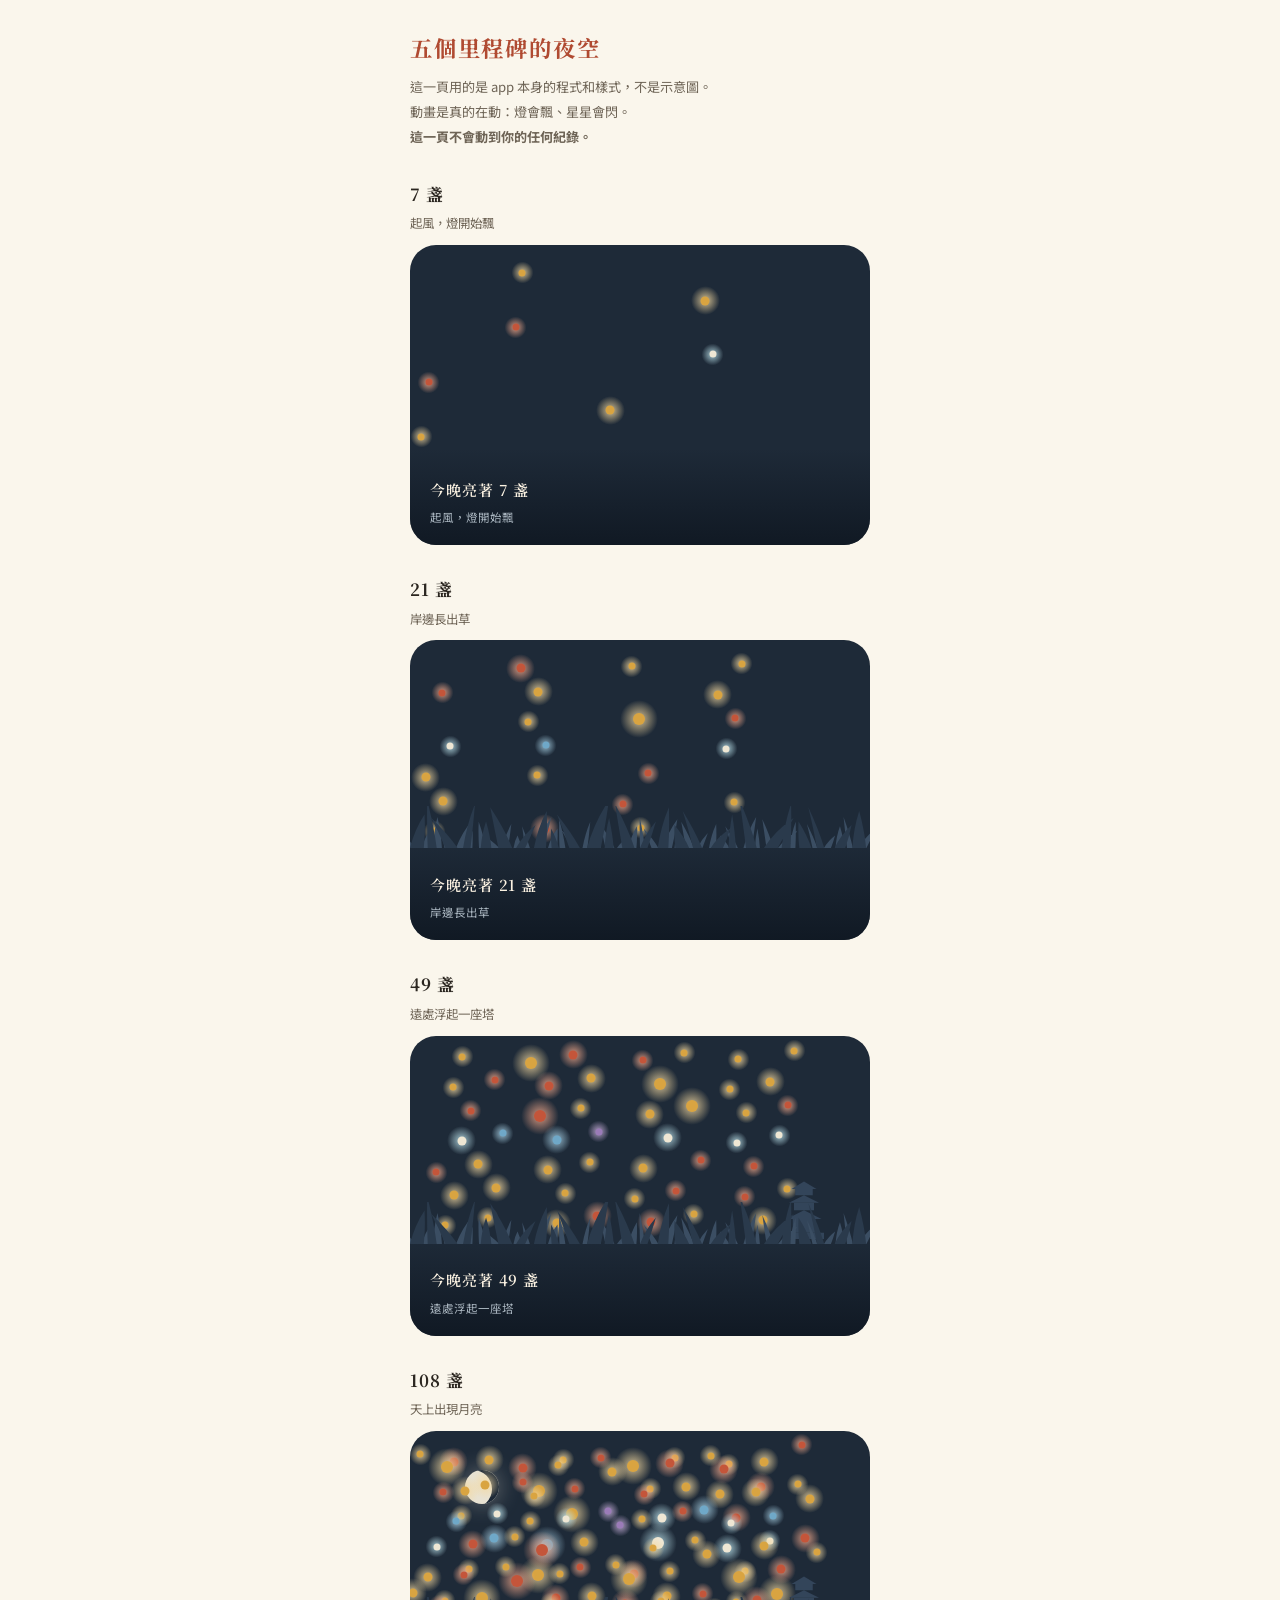
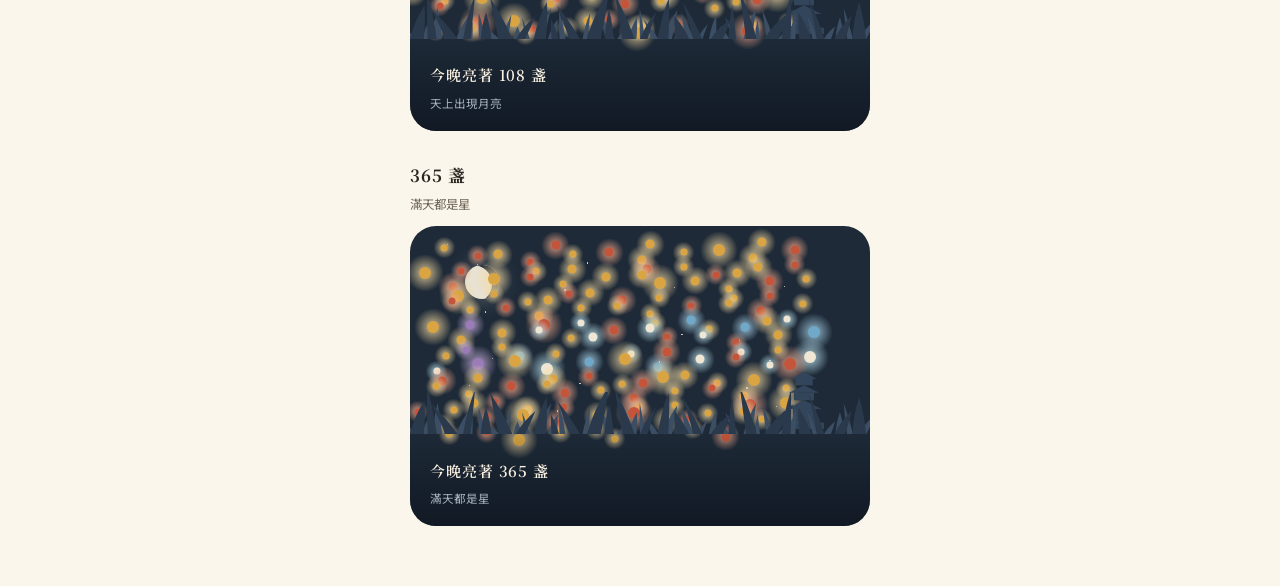
==== demo-sky.html @ 5a7e8057 "加一頁可以自己打開的里程碑預覽 截圖在對話裡不一定送得到，所以做成一頁 demo-sky.html： 五個階段並排，用的是 app 本身的程式和樣式，動畫也真的在動。  為此把 sea.js 的 sc" ====
<!DOCTYPE html>
<html lang="zh-Hant">
<head>
  <meta charset="UTF-8">
  <meta name="viewport" content="width=device-width, initial-scale=1.0, viewport-fit=cover">
  <title>燈燈悅心 — 五個里程碑的夜空</title>
  <link rel="stylesheet" href="https://fonts.googleapis.com/css2?family=Noto+Sans+TC:wght@400;500;700&family=Noto+Serif+TC:wght@600;700&display=swap">
  <link rel="stylesheet" href="styles/tokens.css">
  <link rel="stylesheet" href="styles/app.css">
  <style>
    /* 這一頁只是拿來看夜空長什麼樣子，不碰任何紀錄。 */
    body { padding: 28px 18px 60px; }
    .wrap { max-width: 460px; margin: 0 auto; }
    h1 { font-family: var(--serif); font-size: 1.4rem; color: var(--cinnabar-d); letter-spacing: .08em; }
    .lede { margin-top: 8px; font-size: .82rem; color: var(--muted); line-height: 1.9; }
    .stage { margin-top: 30px; }
    .stage h2 { font-family: var(--serif); font-size: 1.05rem; letter-spacing: .06em; }
    .stage .what { margin-top: 4px; margin-bottom: 10px; font-size: .78rem; color: var(--muted); }
    .sea { min-height: 300px; }
  </style>
</head>
<body>
<div class="wrap">
  <h1>五個里程碑的夜空</h1>
  <p class="lede">
    這一頁用的是 app 本身的程式和樣式，不是示意圖。<br>
    動畫是真的在動：燈會飄、星星會閃。<br>
    <b>這一頁不會動到你的任何紀錄。</b>
  </p>
  <div id="stages"></div>
</div>

<script type="module">
import { makeLamp } from './src/lamp.js';
import { scenery, stageClasses, scatter } from './src/views/sea.js';

const STAGES = [
  { n: 7,   what: '起風，燈開始飄' },
  { n: 21,  what: '岸邊長出草' },
  { n: 49,  what: '遠處浮起一座塔' },
  { n: 108, what: '天上出現月亮' },
  { n: 365, what: '滿天都是星' },
];

/** 造一批假的燈，只存在記憶體裡。 */
function fakeLamps(n) {
  const out = [];
  for (let i = n; i >= 1; i--) {
    const d = new Date();
    d.setDate(d.getDate() - i);
    const date = d.toISOString().slice(0, 10);
    const streak = n - i + 1;
    const day = {
      date,
      deeds: 1,
      gratitude: i % 2 === 0 ? 1 : 0,
      sutras: i % 3 === 0 ? 1 : 0,
      notes: 0,
      pages: i % 3 === 0 ? 6 + (i * 3) % 18 : 0,
      total: 1 + (i % 2 === 0 ? 1 : 0) + (i % 3 === 0 ? 1 : 0),
      joys: 0,
      kinds: 1 + (i % 2 === 0 ? 1 : 0) + (i % 3 === 0 ? 1 : 0),
    };
    out.push({ key: date, lamp: makeLamp(day, { streak, seedSalt: 'demo' }) });
  }
  return out;
}

document.getElementById('stages').innerHTML = STAGES.map(({ n, what }) => {
  const lamps = fakeLamps(n);
  return `
    <section class="stage">
      <h2>${n} 盞</h2>
      <div class="what">${what}</div>
      <div class="sea ${stageClasses(n)}">
        ${scenery(n)}
        ${scatter(lamps)}
        <div class="sea-foot">
          <div class="grow">
            <div class="t">今晚亮著 ${n} 盞</div>
            <div class="s">${what}</div>
          </div>
        </div>
      </div>
    </section>
  `;
}).join('');
</script>
</body>
</html>
---- styles/tokens.css ----
/* 燈燈悅心 — 設計 token
   配色取自敦煌壁畫礦物顏料：朱砂、石青、藤黃、石綠、赭石，底色為宣紙白。
   凡是 -d 結尾的都是加深版，專門用來承載白色文字（對比 >= 4.5:1）。 */

:root {
  /* 紙與墨 */
  --paper: #FAF6EC;
  --paper-2: #F4EFE3;
  --card: #FFFFFF;
  --ink: #2B2620;
  --muted: #6E6456;
  --faint: #A0937F;
  --line: #EFE6D4;
  --line-2: #E5D9C0;

  /* 礦物色 */
  --cinnabar: #C4553A;      /* 朱砂 — 主色 */
  --cinnabar-d: #B04A31;
  --cinnabar-bg: #FBEDE4;
  --azurite: #43707F;       /* 石青 — 誦經 */
  --azurite-d: #3D6070;
  --azurite-bg: #E5EEF1;
  --gamboge: #D9A441;       /* 藤黃 — 隨喜、焰色 */
  --gamboge-d: #B4842A;
  --gamboge-bg: #FBF1DE;
  --malachite: #6E8F6B;     /* 石綠 — 均衡、完成 */
  --malachite-d: #4F6F4C;
  --malachite-bg: #EAF0E8;
  --ochre: #A9713F;         /* 赭石 — 聞思 */
  --ochre-d: #8A6234;
  --ochre-bg: #F5EBD8;

  /* 夜色（燈海） */
  --night: #1E2A38;
  --night-2: #23394A;
  --night-ink: #FBF2E2;
  --night-muted: #A9B5BF;

  /* 形 */
  --r-s: 13px;
  --r-m: 18px;
  --r-l: 22px;
  --r-xl: 26px;
  --shadow: 0 2px 16px rgba(120, 95, 60, .07);
  --shadow-lg: 0 3px 18px rgba(120, 95, 60, .09);

  /* 字 */
  --serif: "Noto Serif TC", "Source Han Serif TC", serif;
  --sans: "Noto Sans TC", "Source Han Sans TC", system-ui, sans-serif;

  /* 版面 */
  --gutter: 22px;
  --tabbar-h: 76px;
}
---- styles/app.css ----
/* 燈燈悅心 — 版面與元件 */

*, *::before, *::after { box-sizing: border-box; margin: 0; padding: 0; }

html {
  font-size: 16px;
  -webkit-text-size-adjust: 100%;
  touch-action: manipulation;
}

body {
  font-family: var(--sans);
  background: var(--paper);
  color: var(--ink);
  line-height: 1.75;
  min-height: 100dvh;
  -webkit-font-smoothing: antialiased;
  overscroll-behavior-y: none;
}

button, input, textarea, select { font-family: inherit; font-size: inherit; color: inherit; }
button { cursor: pointer; }
a { color: var(--cinnabar-d); }
a:hover { color: #8E3A26; }

#app {
  max-width: 440px;
  margin: 0 auto;
  min-height: 100dvh;
  display: flex;
  flex-direction: column;
  padding-bottom: calc(var(--tabbar-h) + env(safe-area-inset-bottom, 0px));
}

.view {
  flex-grow: 1;
  display: flex;
  flex-direction: column;
  gap: 14px;
  padding: 0 var(--gutter);
  animation: fade-up .28s ease-out;
}

@keyframes fade-up {
  from { opacity: 0; transform: translateY(8px); }
  to { opacity: 1; transform: none; }
}

/* ── 頁首 ── */
.hd {
  padding: 26px var(--gutter) 14px;
  display: flex;
  align-items: center;
  gap: 12px;
}
.hd-grow { flex-grow: 1; min-width: 0; }
.hd h1 {
  font-family: var(--serif);
  font-size: 1.32rem;
  font-weight: 700;
  letter-spacing: .1em;
  color: var(--cinnabar-d);
}
.hd h1.plain { color: var(--ink); }
.hd .sub { margin-top: 4px; font-size: .75rem; color: var(--muted); letter-spacing: .04em; }
.avatar {
  width: 40px; height: 40px; border-radius: 20px;
  background: var(--ochre-bg);
  display: flex; align-items: center; justify-content: center;
  font-family: var(--serif); font-size: 1rem; font-weight: 600; color: var(--ochre-d);
  flex-shrink: 0;
}

/* ── 卡片 ── */
.card {
  background: var(--card);
  border-radius: var(--r-xl);
  padding: 20px;
  box-shadow: var(--shadow);
}
.card.tight { padding: 17px 19px; border-radius: var(--r-l); }
.card-title { font-size: .94rem; font-weight: 700; color: var(--ink); }
.card-note {
  background: #FFF9EE;
  border: 1px solid #F0E2C6;
  border-radius: var(--r-m);
  padding: 15px 18px;
  box-shadow: none;
}

.row { display: flex; align-items: center; gap: 12px; }
.grow { flex-grow: 1; min-width: 0; }
.truncate { overflow: hidden; text-overflow: ellipsis; white-space: nowrap; }
.stack { display: flex; flex-direction: column; gap: 14px; }
.serif { font-family: var(--serif); }
.small { font-size: .72rem; color: var(--muted); line-height: 1.7; }
.tiny { font-size: .69rem; color: var(--muted); }
.center { text-align: center; }

/* ── 四格進度 ── */
.segbar { display: flex; gap: 6px; }
.segbar i {
  flex-grow: 1; height: 6px; border-radius: 3px;
  background: var(--line);
  transition: background .35s ease;
}
.segbar i.on { background: var(--cinnabar); }

/* ── 功課列 ── */
.task { display: flex; align-items: center; gap: 12px; }
.task-icon {
  width: 40px; height: 40px; border-radius: 14px;
  display: flex; align-items: center; justify-content: center;
  flex-shrink: 0;
}
.task-icon.deed { background: var(--cinnabar-bg); }
.task-icon.sutra { background: var(--azurite-bg); }
.task-icon.joy { background: var(--gamboge-bg); }
.task-icon.note { background: var(--paper-2); }
.task-name { font-size: .81rem; font-weight: 500; }
.task-val { margin-top: 2px; font-size: .75rem; color: var(--muted); }
/* 不要叫 .empty —— 那個名字被下面的空狀態區塊用掉了，會撞在一起 */
.task-val.is-todo { color: var(--faint); }

/* ── 按鈕 ── */
.btn {
  border: none; border-radius: var(--r-m);
  padding: 15px 18px;
  font-size: .94rem; font-weight: 500; letter-spacing: .06em;
  background: var(--cinnabar-d); color: #fff;
  min-height: 48px;
  transition: transform .12s ease, opacity .2s ease;
}
.btn:active { transform: scale(.985); }
.btn:disabled { opacity: .45; }
.btn.ghost { background: transparent; color: var(--muted); border: 1px solid var(--line-2); }
.btn.sm {
  padding: 9px 15px; min-height: 38px;
  font-size: .75rem; border-radius: var(--r-s); letter-spacing: .02em;
}
.btn.chip {
  padding: 9px 13px; min-height: 38px;
  font-size: .75rem; border-radius: var(--r-s); letter-spacing: 0;
  background: transparent; color: var(--muted); border: 1px solid var(--line-2);
  display: inline-flex; align-items: center; gap: 6px;
}
.btn.chip.on { background: var(--cinnabar-bg); color: var(--cinnabar-d); border-color: transparent; }
.btn-full { width: 100%; }

/* ── 輸入 ── */
.field {
  width: 100%;
  border: 1px solid var(--line-2); border-radius: var(--r-m);
  background: var(--paper); color: var(--ink);
  padding: 13px 15px; font-size: .94rem; line-height: 1.7;
  outline: none; resize: none;
}
.field:focus { border-color: var(--cinnabar); background: #fff; }
.field::placeholder { color: var(--faint); }

/* ── 月曆 ── */
.cal {
  display: grid;
  grid-template-columns: repeat(7, minmax(0, 1fr));
  gap: 3px;
}
.cal-dow {
  text-align: center;
  font-size: .62rem;
  color: var(--faint);
  padding-bottom: 4px;
  letter-spacing: .04em;
}
.cal-day {
  aspect-ratio: 1;
  border: none;
  background: none;
  padding: 0;
  border-radius: 11px;
  display: flex;
  flex-direction: column;
  align-items: center;
  justify-content: center;
  gap: 1px;
}
.cal-day > span {
  font-size: .6rem;
  line-height: 1;
  color: var(--faint);
}
.cal-day.lit { cursor: pointer; }
.cal-day.lit > span { color: var(--muted); }
.cal-day.lit:active { background: var(--paper-2); }
.cal-day.today { background: var(--cinnabar-bg); }
.cal-day.today > span { color: var(--cinnabar-d); font-weight: 700; }
.cal-day.future > span { color: #E2D9C6; }

/* ── 燈海 ── */
.sea {
  position: relative;
  border-radius: var(--r-xl);
  background: var(--night);
  overflow: hidden;
  min-height: 352px;
}
.sea::after {
  content: ""; position: absolute; left: 0; right: 0; bottom: 0; height: 96px;
  background: linear-gradient(180deg, rgba(30, 42, 56, 0) 0%, rgba(14, 22, 32, .85) 100%);
  pointer-events: none;
}
.sea-lamp { position: absolute; transform: translate(-50%, -50%); }
.sea-lamp .halo {
  position: absolute; left: 50%; top: 50%; transform: translate(-50%, -50%);
  border-radius: 50%;
  animation: breathe 5.5s ease-in-out infinite;
  pointer-events: none;
}
/* 隨喜多的燈呼吸得明顯一點，讓目光自然被帶過去 */
.sea-lamp .halo.bright { animation-duration: 3.6s; }

@keyframes breathe {
  0%, 100% { opacity: .75; transform: translate(-50%, -50%) scale(1); }
  50% { opacity: 1; transform: translate(-50%, -50%) scale(1.12); }
}

/* 共同燈海的燈可以點 */
button.sea-lamp {
  border: none; background: none; padding: 14px; margin: -14px; /* 撐開觸控範圍 */
  cursor: pointer; border-radius: 50%;
  display: flex; align-items: center; justify-content: center;
}
button.sea-lamp:focus-visible { outline: 2px solid var(--night-ink); outline-offset: 2px; }

/* 隨喜過的燈，旁邊一顆小星 —— 跟隨喜按鈕上是同一顆 */
.sea-lamp .joined-mark {
  position: absolute; left: 50%; top: 50%;
  margin: -17px 0 0 4px;
  width: 11px; height: 11px;
  opacity: .8;
  pointer-events: none;
  animation: twinkle 4.2s ease-in-out infinite;
}
.sea-lamp .joined-mark svg { display: block; width: 11px; height: 11px; }

@keyframes twinkle {
  0%, 100% { opacity: .55; transform: scale(.9); }
  50% { opacity: .95; transform: scale(1.08); }
}

/* ── 夜空裡長出來的東西 ──
   每一個都對應一個里程碑。文案說會出現什麼，就真的會出現什麼。 */

/* 7 盞：起風，燈開始飄 */
.sea.windy .sea-lamp { animation: drift 11s ease-in-out infinite; }
.sea.windy .sea-lamp:nth-child(3n) { animation-duration: 14s; animation-delay: -3s; }
.sea.windy .sea-lamp:nth-child(3n+1) { animation-duration: 9.5s; animation-delay: -6s; }
@keyframes drift {
  0%, 100% { transform: translate(-50%, -50%); }
  25% { transform: translate(calc(-50% + 5px), calc(-50% - 3px)); }
  50% { transform: translate(calc(-50% + 2px), calc(-50% + 4px)); }
  75% { transform: translate(calc(-50% - 4px), calc(-50% - 2px)); }
}

/* 地平線在底部那塊漸層的上緣。景物要站在那條線上，
   不然會被漸層和「看全部」那排壓住。 */
.sky-reeds {
  position: absolute; left: 0; right: 0; bottom: 92px;
  width: 100%; height: 42px; z-index: 1;
}
/* 遠近兩層，近的深一點，才有厚度 */
.grass-far { fill: #3B4E63; }
.grass-near { fill: #2A3A4C; }

/* 49 盞：遠處浮起一座塔 */
.sky-pagoda {
  position: absolute; right: 9%; bottom: 96px;
  width: 50px; height: 62px; z-index: 1;
  fill: #33455A;
}

/* 108 盞：天上出現月亮 */
.sky-moon {
  position: absolute; left: 12%; top: 13%;
  width: 34px; height: 34px; border-radius: 50%;
  background: #E8E2D2;
  box-shadow: 0 0 22px rgba(232, 226, 210, .38), inset -9px 2px 0 -2px #1E2A38;
}

/* 365 盞：滿天都是星 */
.sky-star {
  position: absolute; border-radius: 50%;
  background: #E8E2D2;
  animation: star-blink 4.5s ease-in-out infinite;
}
@keyframes star-blink {
  0%, 100% { opacity: .28; }
  50% { opacity: .85; }
}

/* ── 我的／大家的 ── */
.seg {
  display: flex; gap: 4px; padding: 4px;
  background: var(--paper-2); border-radius: var(--r-m);
}
.seg button {
  flex-grow: 1; border: none; background: transparent;
  padding: 9px; min-height: 44px; border-radius: 14px;
  font-size: .81rem; font-weight: 500; color: var(--muted);
  transition: background .2s ease, color .2s ease;
}
.seg button.on { background: var(--card); color: var(--cinnabar-d); box-shadow: 0 1px 4px rgba(120, 95, 60, .1); }

/* ── 一片一片往回翻 ── */
.sky-nav { display: flex; align-items: center; gap: 10px; }
.sky-nav .btn.chip { width: 44px; justify-content: center; }
.sky-nav .btn.chip:disabled { opacity: .3; }
.sea-foot {
  position: absolute; left: 0; right: 0; bottom: 0; z-index: 2;
  padding: 18px 20px;
  display: flex; align-items: flex-end; gap: 10px;
}
.sea-foot .t { font-family: var(--serif); font-size: .94rem; font-weight: 600; color: var(--night-ink); letter-spacing: .06em; }
.sea-foot .s { margin-top: 4px; font-size: .72rem; color: var(--night-muted); }
.btn.on-night { background: transparent; color: var(--night-ink); border: 1px solid rgba(251, 242, 226, .35); }

/* ── 統計 ── */
.stats { display: flex; gap: 9px; }
.stat {
  flex-grow: 1; background: var(--card); border-radius: var(--r-m);
  padding: 13px 8px; text-align: center; box-shadow: var(--shadow);
}
.stat b { display: block; font-family: var(--serif); font-size: 1.38rem; font-weight: 700; line-height: 1.3; }
.stat span { display: block; margin-top: 3px; font-size: .69rem; color: var(--muted); }

/* ── 進度條 ── */
.bar { height: 7px; border-radius: 4px; background: var(--line); position: relative; overflow: hidden; }
.bar i { position: absolute; inset: 0 auto 0 0; border-radius: 4px; background: var(--gamboge); transition: width .5s ease; }
.bar.on-night { background: rgba(251, 242, 226, .14); }
.bar.on-night i { background: #E8B45A; }

/* ── 開獎 ── */
.reveal { text-align: center; padding: 0 var(--gutter); }
.reveal-glow {
  width: 232px; height: 232px; margin: 22px auto 0;
  border-radius: 50%;
  background: radial-gradient(circle at 50% 46%, #FBEBC8 0%, var(--paper) 68%);
  display: flex; align-items: center; justify-content: center;
  animation: bloom .7s cubic-bezier(.34, 1.4, .5, 1) both;
}
.reveal-glow svg { animation: rise .8s .1s cubic-bezier(.34, 1.4, .5, 1) both; }
@keyframes bloom { from { opacity: 0; transform: scale(.7); } to { opacity: 1; transform: none; } }
@keyframes rise { from { opacity: 0; transform: translateY(18px) scale(.86); } to { opacity: 1; transform: none; } }
.reveal-name {
  font-family: var(--serif); font-size: 1.62rem; font-weight: 700;
  color: var(--cinnabar-d); letter-spacing: .08em;
  animation: fade-up .5s .45s both;
}
.tags { display: flex; justify-content: center; flex-wrap: wrap; gap: 7px; margin-top: 10px; animation: fade-up .5s .58s both; }
.tag { font-size: .69rem; border-radius: 11px; padding: 5px 11px; }
.tag.rare { color: var(--gamboge-d); background: var(--gamboge-bg); }
.tag.info { color: var(--azurite-d); background: var(--azurite-bg); }

/* ── 一盞燈的小卡 ──
   重點是善行，燈只是註腳，所以留白收緊、字級拉近內文。 */
.sheet.compact { padding: 18px var(--gutter) calc(18px + env(safe-area-inset-bottom, 10px)); }

.card-x {
  width: 34px; height: 34px; min-height: 34px;
  flex-shrink: 0; border: none; background: none; padding: 0;
  display: flex; align-items: center; justify-content: center;
  border-radius: 17px;
}
.card-x:active { background: var(--paper-2); }

.entry-kind { font-size: .68rem; color: var(--muted); letter-spacing: .04em; }
.entry-text {
  margin-top: 4px;
  font-size: .94rem;
  line-height: 1.85;
  color: var(--ink);
  white-space: pre-wrap;
}

.echo {
  margin-top: 14px; padding-top: 13px;
  border-top: 1px solid var(--line);
  display: flex; flex-direction: column; gap: 8px;
}

.card-foot {
  margin-top: 16px; padding-top: 12px;
  border-top: 1px solid var(--line);
  display: flex; align-items: center; gap: 8px;
}

/* ── 語錄卡 ── */
.quote { font-family: var(--serif); font-size: 1.12rem; font-weight: 600; line-height: 1.9; letter-spacing: .05em; }
.quote-src { margin-top: 11px; font-size: .72rem; color: var(--muted); }

/* ── 貼文 ── */
.post-body { margin-top: 11px; font-size: .84rem; line-height: 1.85; white-space: pre-wrap; }
.post-reply {
  margin-top: 12px; background: var(--paper);
  border-radius: 14px; padding: 11px 13px;
  font-size: .75rem; line-height: 1.7;
}
.post-reply b { font-weight: 500; }
.post-acts { margin-top: 13px; display: flex; align-items: center; gap: 7px; flex-wrap: wrap; }

/* ── 底部分頁 ── */
.tabbar {
  position: fixed; left: 0; right: 0; bottom: 0; z-index: 10;
  max-width: 440px; margin: 0 auto;
  background: var(--card);
  border-top: 1px solid var(--line);
  padding: 10px 14px calc(14px + env(safe-area-inset-bottom, 10px));
  display: flex;
}
.tabbar button {
  flex-grow: 1; border: none; background: none;
  display: flex; flex-direction: column; align-items: center; gap: 4px;
  padding: 0; min-height: 44px;
  font-size: .66rem; color: var(--muted);
}
.tabbar button.on { color: var(--cinnabar-d); font-weight: 500; }

/* ── 彈層 ── */
.sheet-bg {
  position: fixed; inset: 0; z-index: 20;
  background: rgba(43, 38, 32, .38);
  display: flex; align-items: flex-end; justify-content: center;
  animation: fade .2s ease-out;
}
@keyframes fade { from { opacity: 0; } to { opacity: 1; } }
.sheet {
  width: 100%; max-width: 440px;
  background: var(--paper);
  border-radius: var(--r-xl) var(--r-xl) 0 0;
  padding: 22px var(--gutter) calc(22px + env(safe-area-inset-bottom, 10px));
  animation: slide-up .3s cubic-bezier(.3, 1, .5, 1);
  max-height: 88dvh; overflow-y: auto;
}
@keyframes slide-up { from { transform: translateY(100%); } to { transform: none; } }
.sheet h2 { font-family: var(--serif); font-size: 1.06rem; font-weight: 700; letter-spacing: .06em; }

/* ── 全螢幕（開獎） ── */
.fullscreen {
  position: fixed; inset: 0; z-index: 30;
  background: var(--paper);
  max-width: 440px; margin: 0 auto;
  display: flex; flex-direction: column;
  padding: 30px var(--gutter) calc(26px + env(safe-area-inset-bottom, 0px));
  overflow-y: auto;
}

/* ── 提示 ── */
.toast {
  position: fixed; left: 50%; bottom: calc(var(--tabbar-h) + 24px);
  transform: translateX(-50%); z-index: 40;
  background: var(--ink); color: var(--paper);
  font-size: .78rem; padding: 11px 18px; border-radius: 999px;
  animation: fade-up .25s ease-out;
  box-shadow: 0 6px 20px rgba(43, 38, 32, .22);
}

.empty { text-align: center; padding: 42px 20px; color: var(--muted); font-size: .81rem; line-height: 1.9; }

/* ── 第一次打開 ── */
.welcome {
  min-height: 100dvh;
  display: flex;
  flex-direction: column;
  justify-content: center;
  gap: 40px;
  padding: 48px var(--gutter) calc(40px + env(safe-area-inset-bottom, 0px));
  animation: fade-up .5s ease-out;
}
.welcome-top { text-align: center; }
.welcome-lamp {
  display: flex;
  justify-content: center;
  animation: rise .8s .1s cubic-bezier(.34, 1.4, .5, 1) both;
}
.welcome h1 {
  margin-top: 18px;
  font-family: var(--serif);
  font-size: 1.9rem;
  font-weight: 700;
  letter-spacing: .14em;
  color: var(--cinnabar-d);
}
.welcome-lede {
  margin-top: 14px;
  font-size: .88rem;
  line-height: 2;
  color: var(--muted);
  letter-spacing: .04em;
}
.welcome-label {
  display: block;
  margin-bottom: 10px;
  font-size: .84rem;
  font-weight: 500;
}
.welcome-form .field { font-size: 1rem; padding: 15px; }
.welcome-invite {
  margin-top: 18px;
  padding: 14px 16px;
  background: var(--card);
  border-radius: var(--r-m);
  box-shadow: var(--shadow);
}
.welcome-invite .tag { display: inline-block; }

/* ── 邀請訊息預覽 ── */
.invite-preview {
  margin-top: 14px;
  padding: 14px 16px;
  background: var(--paper-2);
  border-radius: var(--r-m);
  font-size: .78rem;
  line-height: 1.9;
  color: var(--ink);
  white-space: pre-wrap;
  word-break: break-all;
  max-height: 190px;
  overflow-y: auto;
}

.welcome-skip {
  display: block;
  width: 100%;
  margin-top: 20px;
  padding: 12px;
  min-height: 44px;
  border: none;
  background: none;
  font-size: .78rem;
  color: var(--faint);
}
.welcome-skip:hover { color: var(--muted); }

@media (prefers-reduced-motion: reduce) {
  *, *::before, *::after { animation-duration: .01ms !important; transition-duration: .01ms !important; }
}
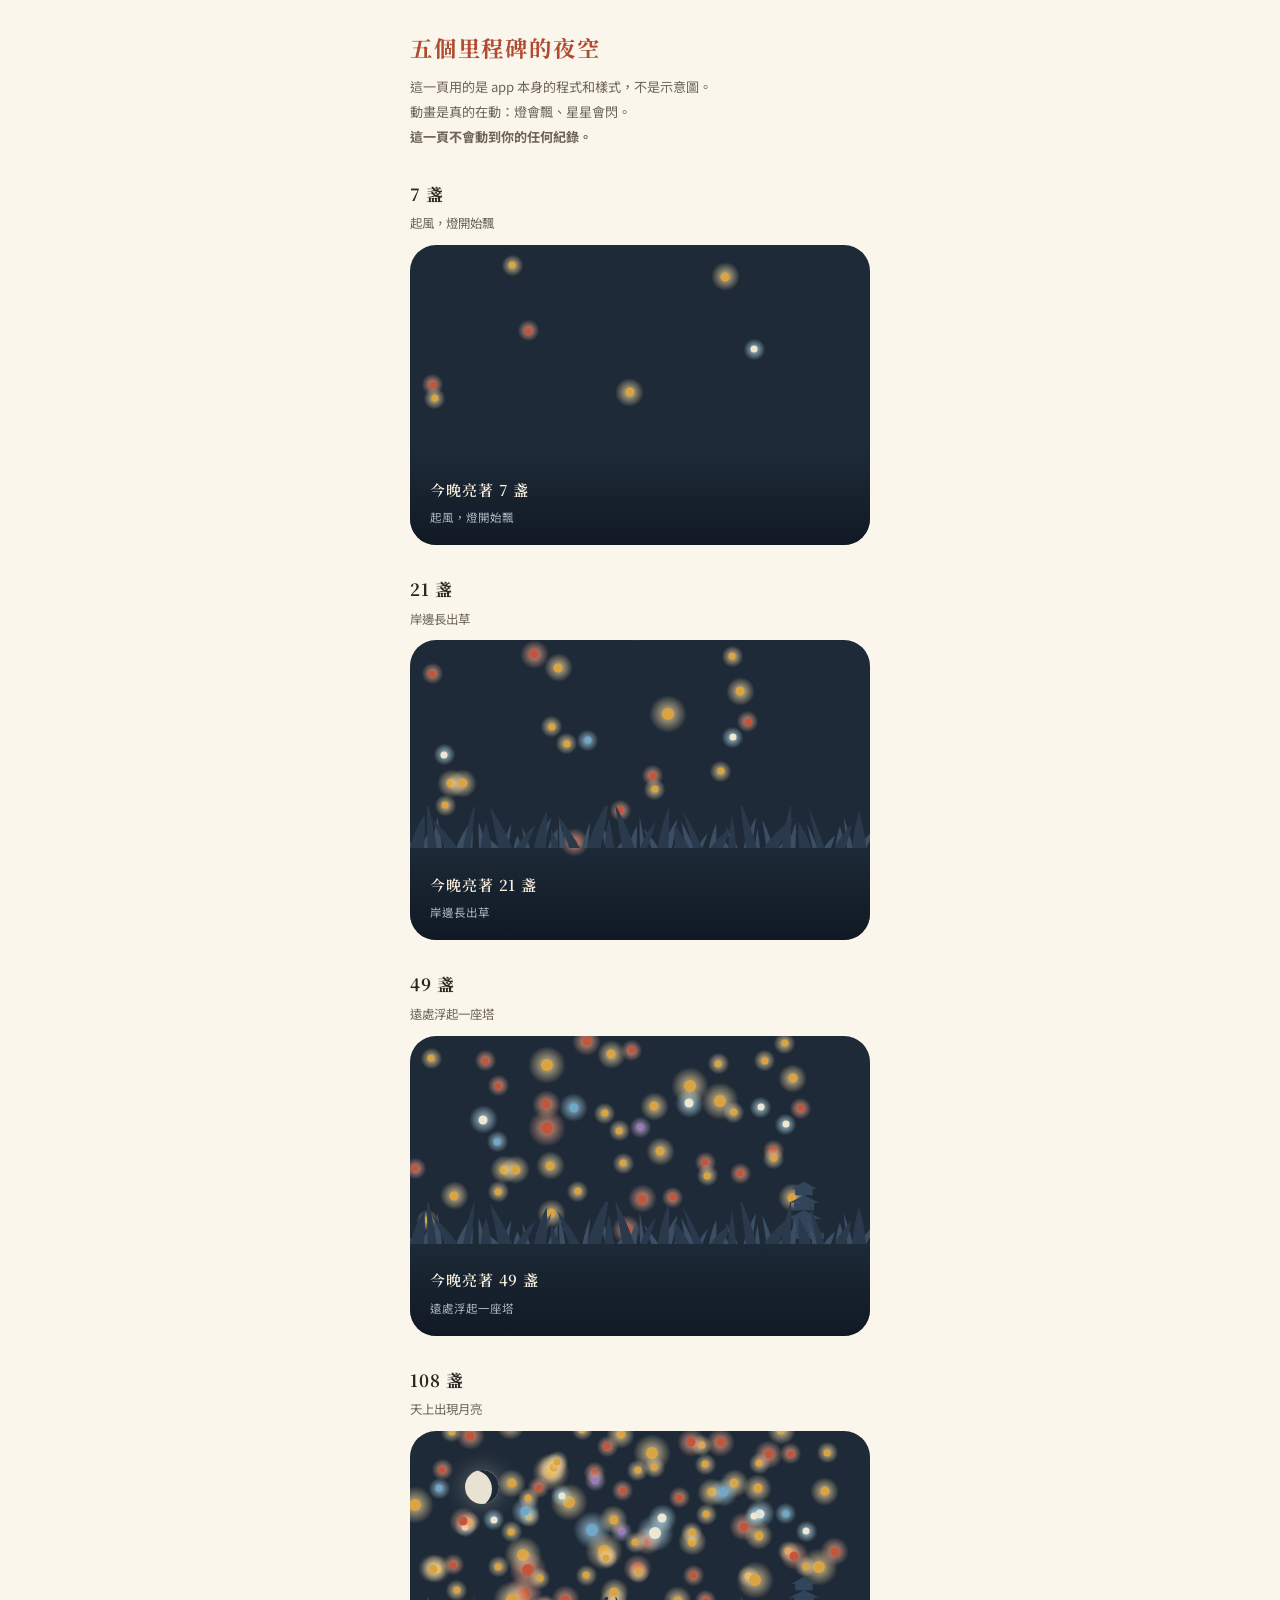
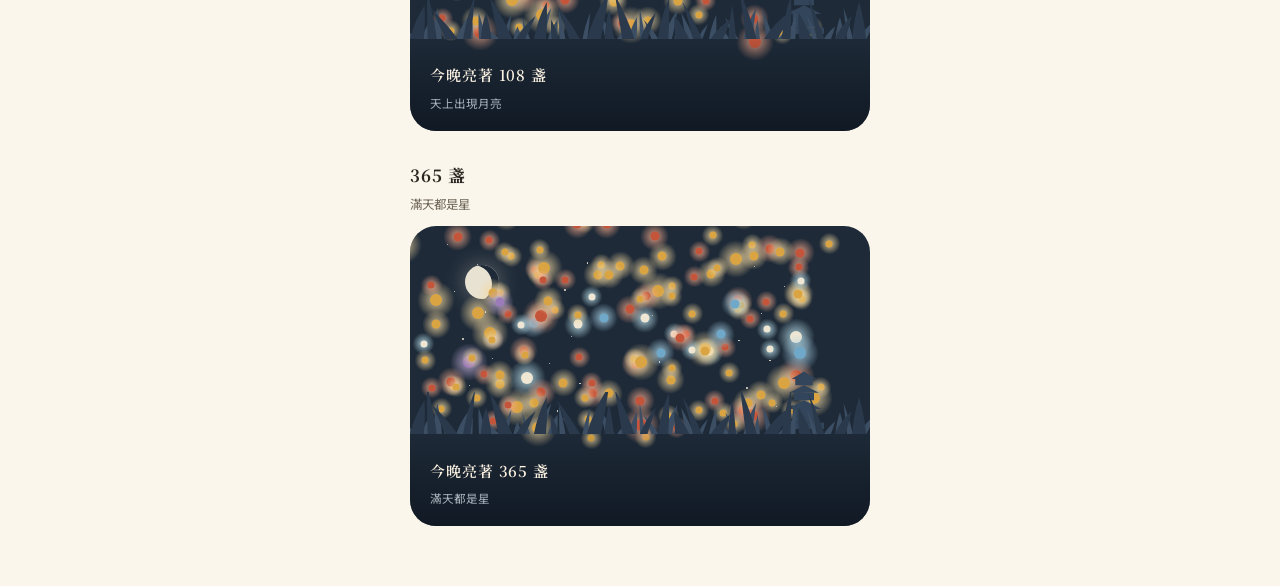
==== commit 90d7eead: "風改成每盞自己的，燈不要遮月亮，順便找到斜紋的真正原因 風   本來所有燈跑同一條 keyframes，只差速度——看起來像機械擺動。   現在每盞燈由 hash 算出自己的幅度、上下比例、週期（8~" ====
--- a/demo-sky.html
+++ b/demo-sky.html
@@ -74,7 +74,7 @@
       <div class="what">${what}</div>
       <div class="sea ${stageClasses(n)}">
         ${scenery(n)}
-        ${scatter(lamps)}
+        ${scatter(lamps, { avoidMoon: n >= 108 })}
         <div class="sea-foot">
           <div class="grow">
             <div class="t">今晚亮著 ${n} 盞</div>
--- a/styles/app.css
+++ b/styles/app.css
@@ -250,15 +250,18 @@
 /* ── 夜空裡長出來的東西 ──
    每一個都對應一個里程碑。文案說會出現什麼，就真的會出現什麼。 */
 
-/* 7 盞：起風，燈開始飄 */
-.sea.windy .sea-lamp { animation: drift 11s ease-in-out infinite; }
-.sea.windy .sea-lamp:nth-child(3n) { animation-duration: 14s; animation-delay: -3s; }
-.sea.windy .sea-lamp:nth-child(3n+1) { animation-duration: 9.5s; animation-delay: -6s; }
+/* 7 盞：起風。
+   每盞燈用自己的 --w*（在 sea.js 由 hash 算出來），
+   所以幅度、節奏、回擺深淺都不同，不會整片一起擺。
+   時間曲線前快後慢：被吹走得快，飄回來得慢。 */
+.sea.windy .sea-lamp {
+  animation: drift var(--wdur, 12s) cubic-bezier(.4, 0, .3, 1) var(--wdelay, 0s) infinite;
+}
 @keyframes drift {
   0%, 100% { transform: translate(-50%, -50%); }
-  25% { transform: translate(calc(-50% + 5px), calc(-50% - 3px)); }
-  50% { transform: translate(calc(-50% + 2px), calc(-50% + 4px)); }
-  75% { transform: translate(calc(-50% - 4px), calc(-50% - 2px)); }
+  30% { transform: translate(calc(-50% + var(--w1x, 5px)), calc(-50% + var(--w1y, -3px))); }
+  55% { transform: translate(calc(-50% + var(--w2x, 3px)), calc(-50% + var(--w2y, 4px))); }
+  80% { transform: translate(calc(-50% + var(--w3x, -2px)), calc(-50% + var(--w3y, -2px))); }
 }
 
 /* 地平線在底部那塊漸層的上緣。景物要站在那條線上，
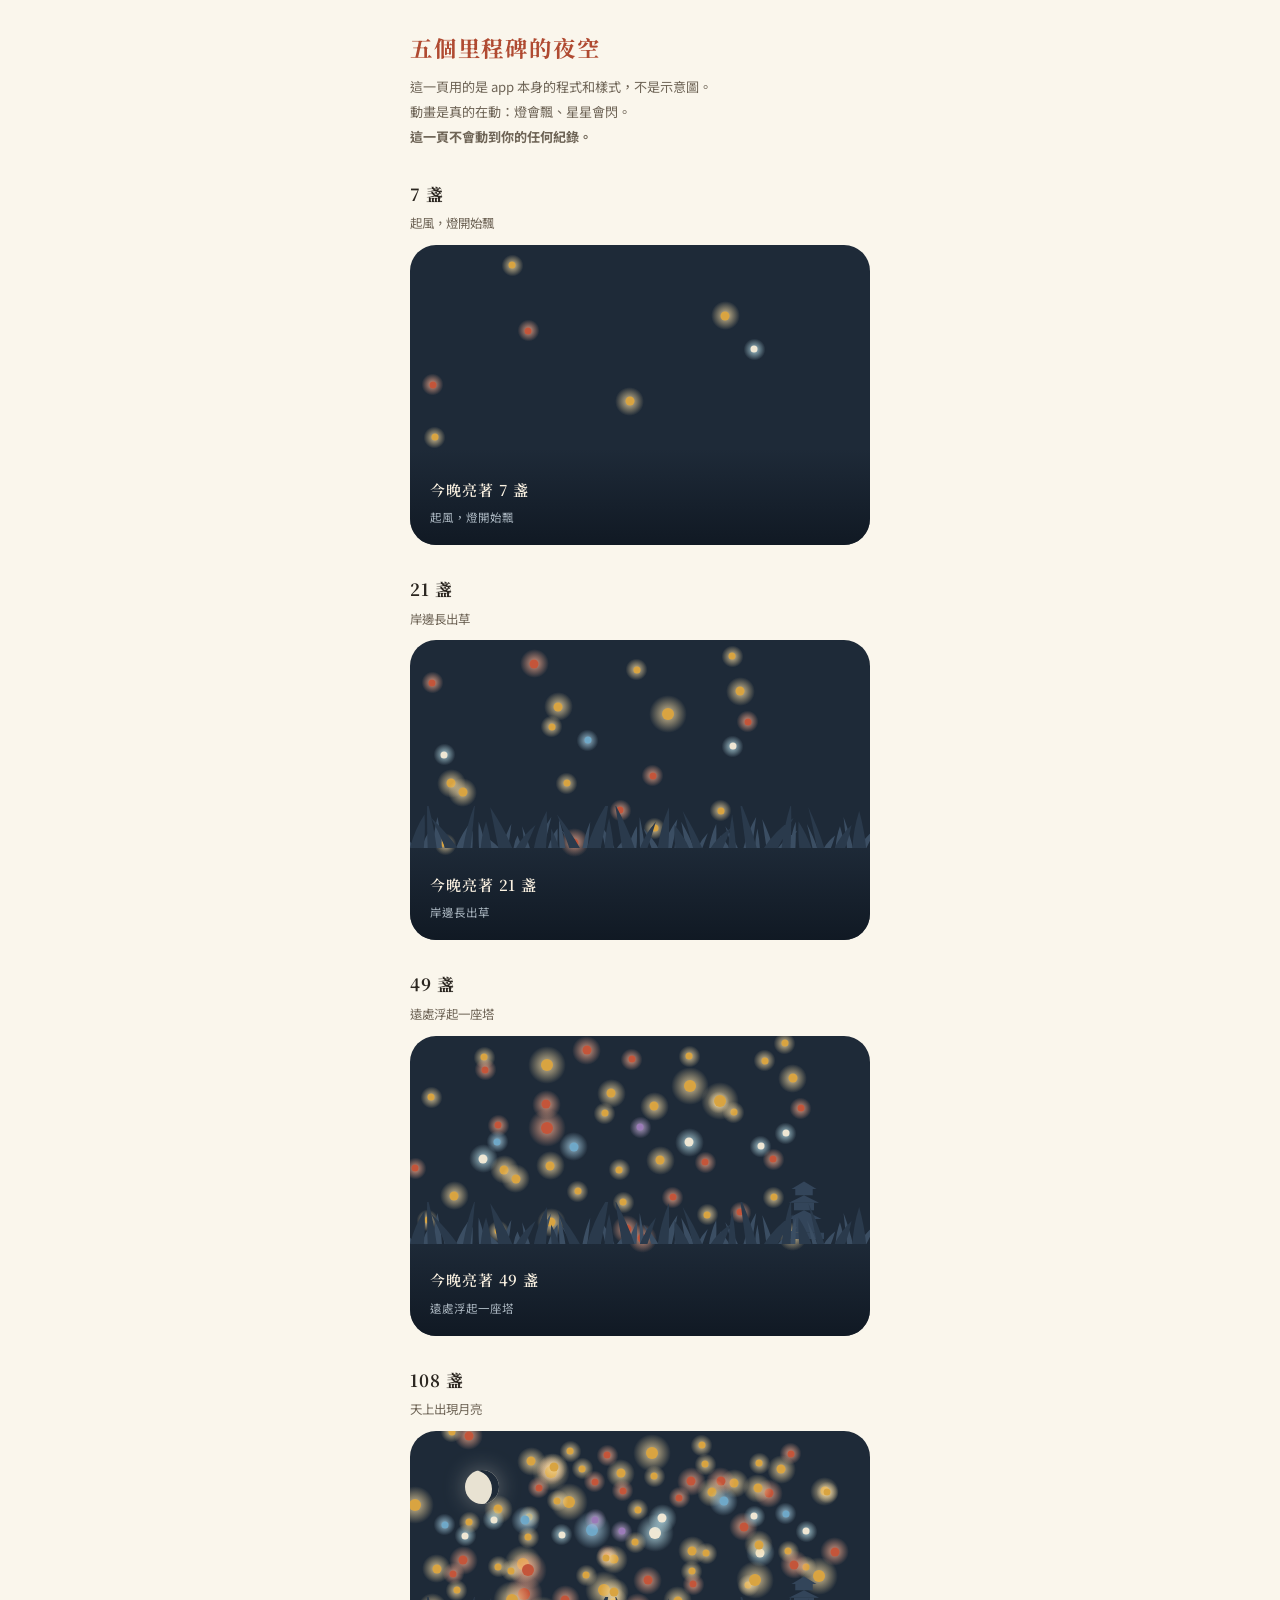
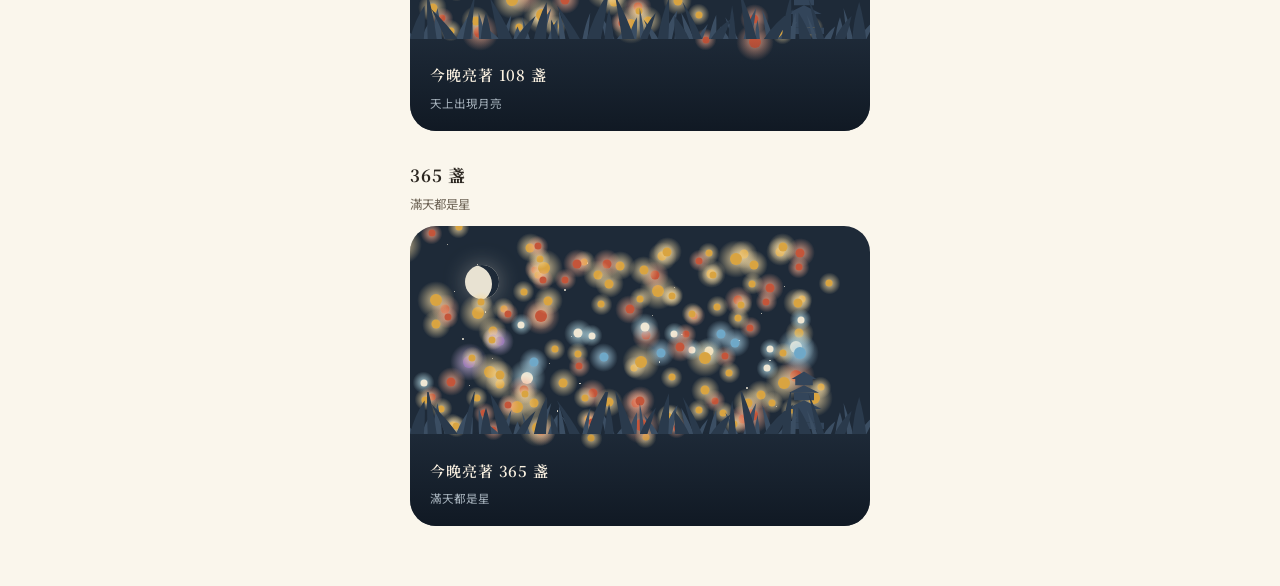
==== commit b39ce4a8: "風向會轉了，並修掉一個有號位移造成的 bug 風向   每盞燈的擺動路徑是固定的，但整片天空共用一個主風向 --wind   （-1 往左、1 往右）和風力 --windm，這兩個值每 16~60 秒" ====
--- a/demo-sky.html
+++ b/demo-sky.html
@@ -32,7 +32,7 @@
 
 <script type="module">
 import { makeLamp } from './src/lamp.js';
-import { scenery, stageClasses, scatter } from './src/views/sea.js';
+import { scenery, stageClasses, scatter, startWind } from './src/views/sea.js';
 
 const STAGES = [
   { n: 7,   what: '起風，燈開始飄' },
@@ -85,6 +85,9 @@
     </section>
   `;
 }).join('');
+
+// 風向會轉，所有天空一起轉
+startWind();
 </script>
 </body>
 </html>
--- a/styles/app.css
+++ b/styles/app.css
@@ -259,9 +259,9 @@
 }
 @keyframes drift {
   0%, 100% { transform: translate(-50%, -50%); }
-  30% { transform: translate(calc(-50% + var(--w1x, 5px)), calc(-50% + var(--w1y, -3px))); }
-  55% { transform: translate(calc(-50% + var(--w2x, 3px)), calc(-50% + var(--w2y, 4px))); }
-  80% { transform: translate(calc(-50% + var(--w3x, -2px)), calc(-50% + var(--w3y, -2px))); }
+  30% { transform: translate(calc(-50% + var(--w1x, 5px) * var(--wind, 1)), calc(-50% + var(--w1y, -3px) * var(--windm, 1))); }
+  55% { transform: translate(calc(-50% + var(--w2x, 3px) * var(--wind, 1)), calc(-50% + var(--w2y, 4px) * var(--windm, 1))); }
+  80% { transform: translate(calc(-50% + var(--w3x, -2px) * var(--wind, 1)), calc(-50% + var(--w3y, -2px) * var(--windm, 1))); }
 }
 
 /* 地平線在底部那塊漸層的上緣。景物要站在那條線上，
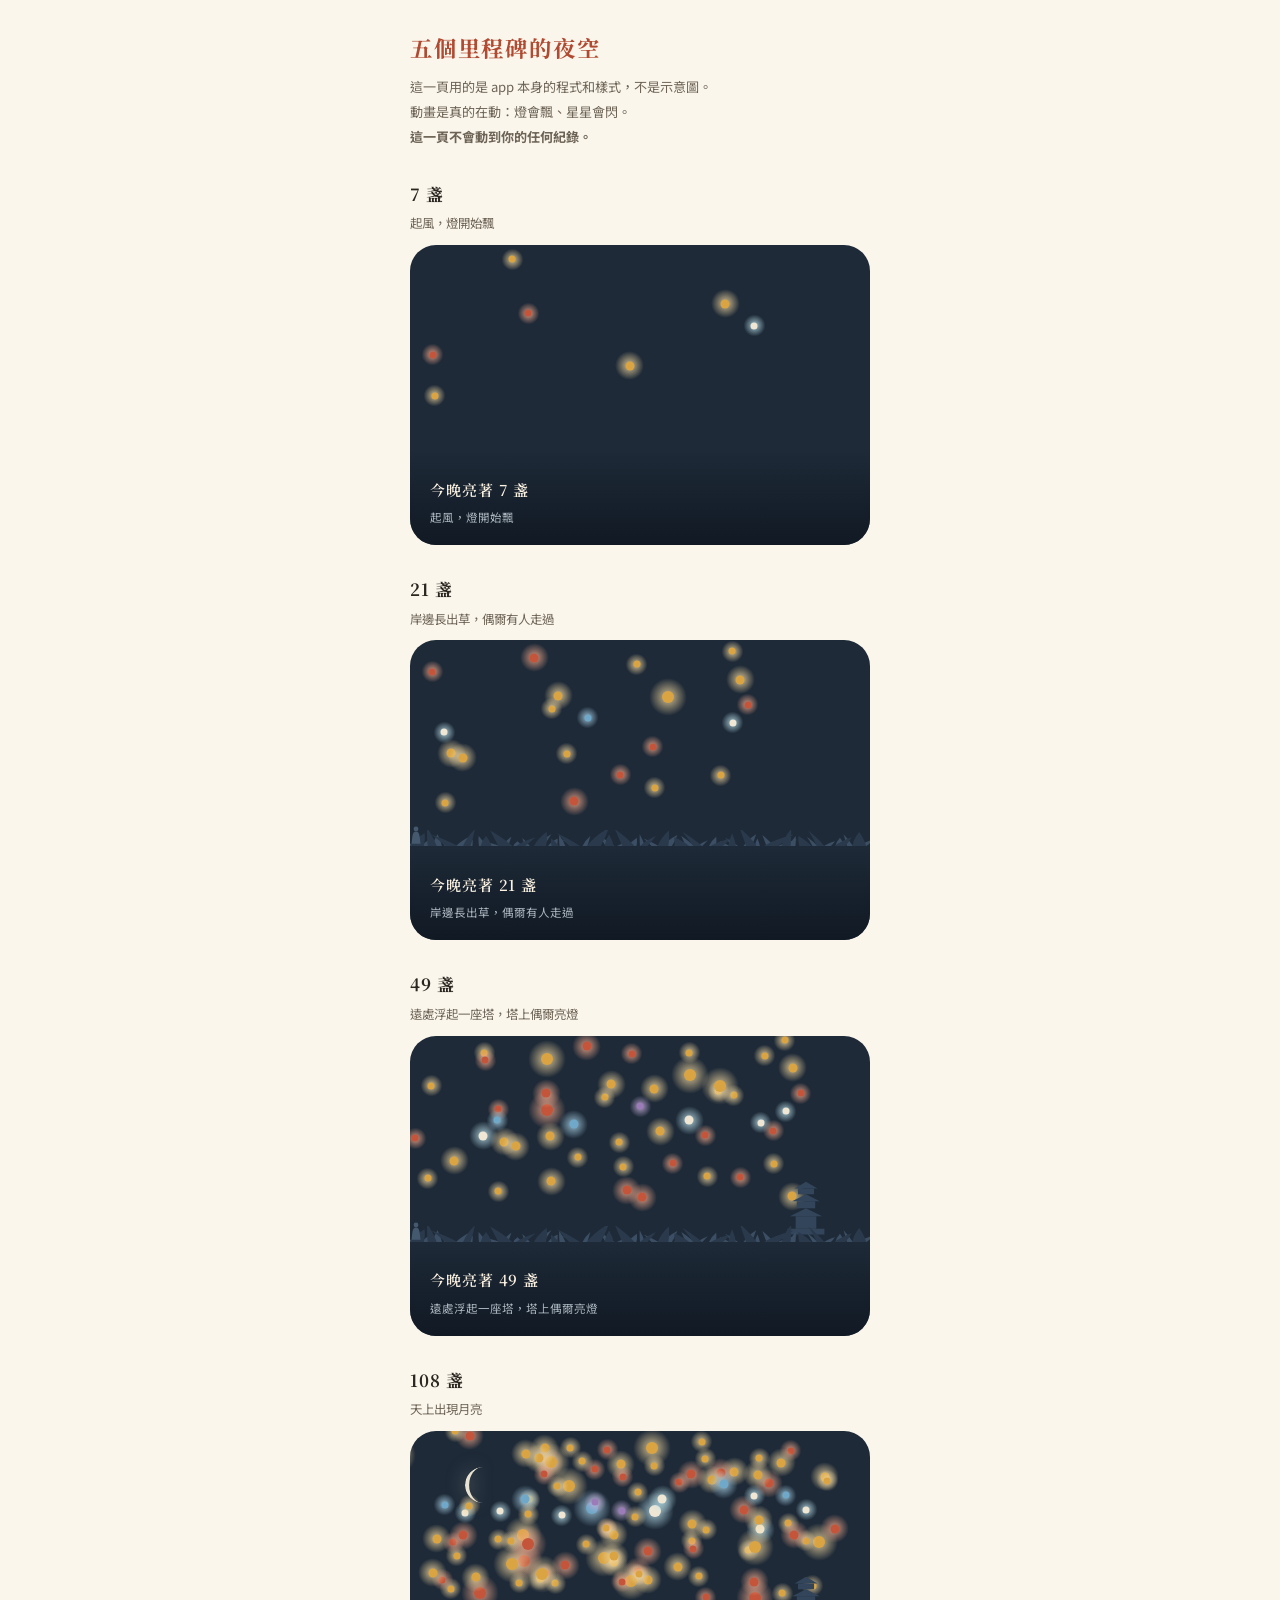
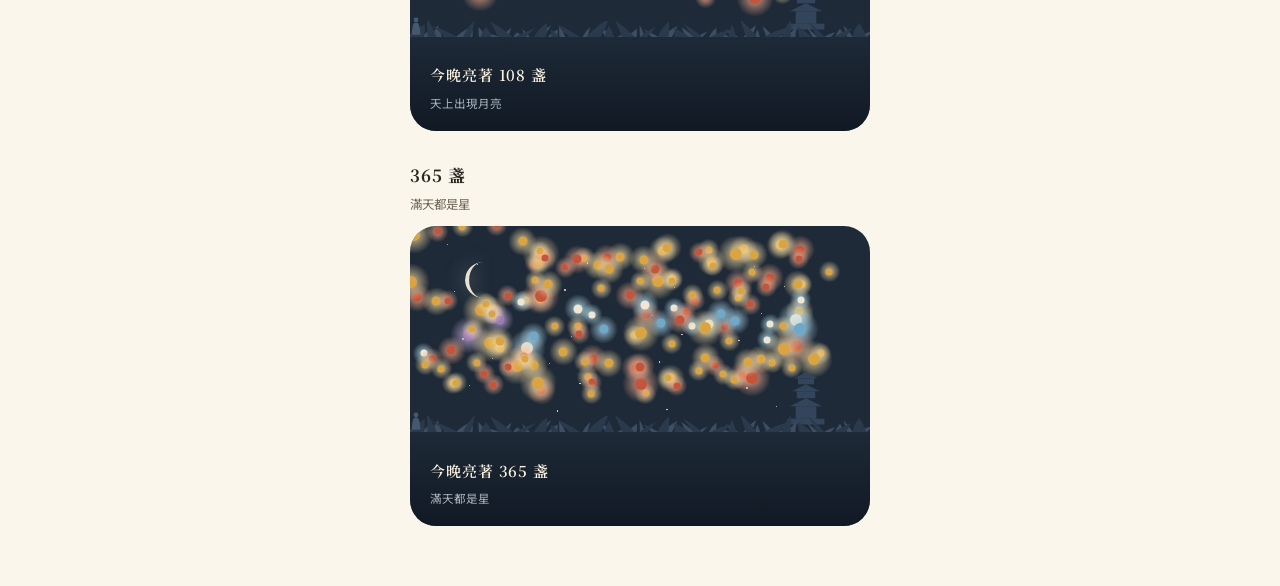
==== commit 6092f193: "塔上會亮燈，岸邊偶爾有人走過，草的比例改小 塔（49 盞）   兩扇窗，各自的週期（97 秒和 143 秒，其中一扇還錯開起點），   所以不會一起亮一起滅。  人影（21 盞）   一趟走完約 35" ====
--- a/demo-sky.html
+++ b/demo-sky.html
@@ -36,8 +36,8 @@
 
 const STAGES = [
   { n: 7,   what: '起風，燈開始飄' },
-  { n: 21,  what: '岸邊長出草' },
-  { n: 49,  what: '遠處浮起一座塔' },
+  { n: 21,  what: '岸邊長出草，偶爾有人走過' },
+  { n: 49,  what: '遠處浮起一座塔，塔上偶爾亮燈' },
   { n: 108, what: '天上出現月亮' },
   { n: 365, what: '滿天都是星' },
 ];
--- a/styles/app.css
+++ b/styles/app.css
@@ -267,27 +267,72 @@
 /* 地平線在底部那塊漸層的上緣。景物要站在那條線上，
    不然會被漸層和「看全部」那排壓住。 */
 .sky-reeds {
-  position: absolute; left: 0; right: 0; bottom: 92px;
-  width: 100%; height: 42px; z-index: 1;
+  /* 草要明顯比塔矮，不然塔會顯得又近又小。大約塔高的三分之一。 */
+  position: absolute; left: 0; right: 0; bottom: 94px;
+  width: 100%; height: 16px; z-index: 1;
 }
 /* 遠近兩層，近的深一點，才有厚度 */
 .grass-far { fill: #3B4E63; }
 .grass-near { fill: #2A3A4C; }
 
-/* 49 盞：遠處浮起一座塔 */
+/* 偶爾有人走過。一趟 35 秒，但四分鐘才一趟——常常出現就不稀奇了。 */
+.sky-walker {
+  /* 腳踩在草的底線，身高要比草高一點，頭才會露出來——
+     整個人埋在草裡就看不出是人了。 */
+  position: absolute; bottom: 94px; z-index: 2;
+  width: 12px; height: 21px;
+  animation: walk 240s linear infinite;
+  pointer-events: none;
+}
+/* 要比天空淺才看得見。深色剪影疊在深色夜空上會整個消失——
+   草能看見正是因為它比天空淺。 */
+.sky-walker svg { display: block; width: 100%; height: 100%; fill: #44586E; }
+.sky-walker svg { animation: bob 1.05s ease-in-out infinite; }
+
+@keyframes walk {
+  0%, 84.5% { left: -8%; opacity: 0; }
+  85.5% { left: -8%; opacity: .92; }
+  99% { left: 104%; opacity: .92; }
+  100% { left: 104%; opacity: 0; }
+}
+@keyframes bob {
+  0%, 100% { transform: translateY(0); }
+  50% { transform: translateY(-1.2px); }
+}
+
+/* 49 盞：遠處浮起一座塔，窗裡偶爾亮燈 */
+.tower-lamp {
+  fill: #E8B45A;
+  opacity: 0;
+  filter: drop-shadow(0 0 4px rgba(232, 180, 90, .75));
+}
+/* 兩扇窗各自的週期，才不會一起亮一起滅 */
+.tower-lamp.a { animation: tower-glow 97s ease-in-out infinite; }
+.tower-lamp.b { animation: tower-glow 143s ease-in-out -52s infinite; }
+
+@keyframes tower-glow {
+  0%, 56% { opacity: 0; }
+  60%, 74% { opacity: .9; }
+  78%, 100% { opacity: 0; }
+}
+
 .sky-pagoda {
-  position: absolute; right: 9%; bottom: 96px;
-  width: 50px; height: 62px; z-index: 1;
+  /* 底座比草線高一點點，讀起來才像在更遠的地方 */
+  position: absolute; right: 9%; bottom: 100px;
+  width: 46px; height: 58px; z-index: 1;
   fill: #33455A;
 }
 
-/* 108 盞：天上出現月亮 */
+/* 108 盞：天上出現月亮。
+   暗面完全不畫（見 sea.js 的 moon()），所以這裡不能有背景色，
+   只有一圈光暈。 */
 .sky-moon {
-  position: absolute; left: 12%; top: 13%;
-  width: 34px; height: 34px; border-radius: 50%;
-  background: #E8E2D2;
-  box-shadow: 0 0 22px rgba(232, 226, 210, .38), inset -9px 2px 0 -2px #1E2A38;
-}
+  position: absolute; left: 12%; top: 12%;
+  width: 36px; height: 36px; z-index: 1;
+  filter: drop-shadow(0 0 9px rgba(232, 226, 210, .5));
+  pointer-events: none;
+}
+.sky-moon svg { display: block; width: 100%; height: 100%; }
 
 /* 365 盞：滿天都是星 */
 .sky-star {
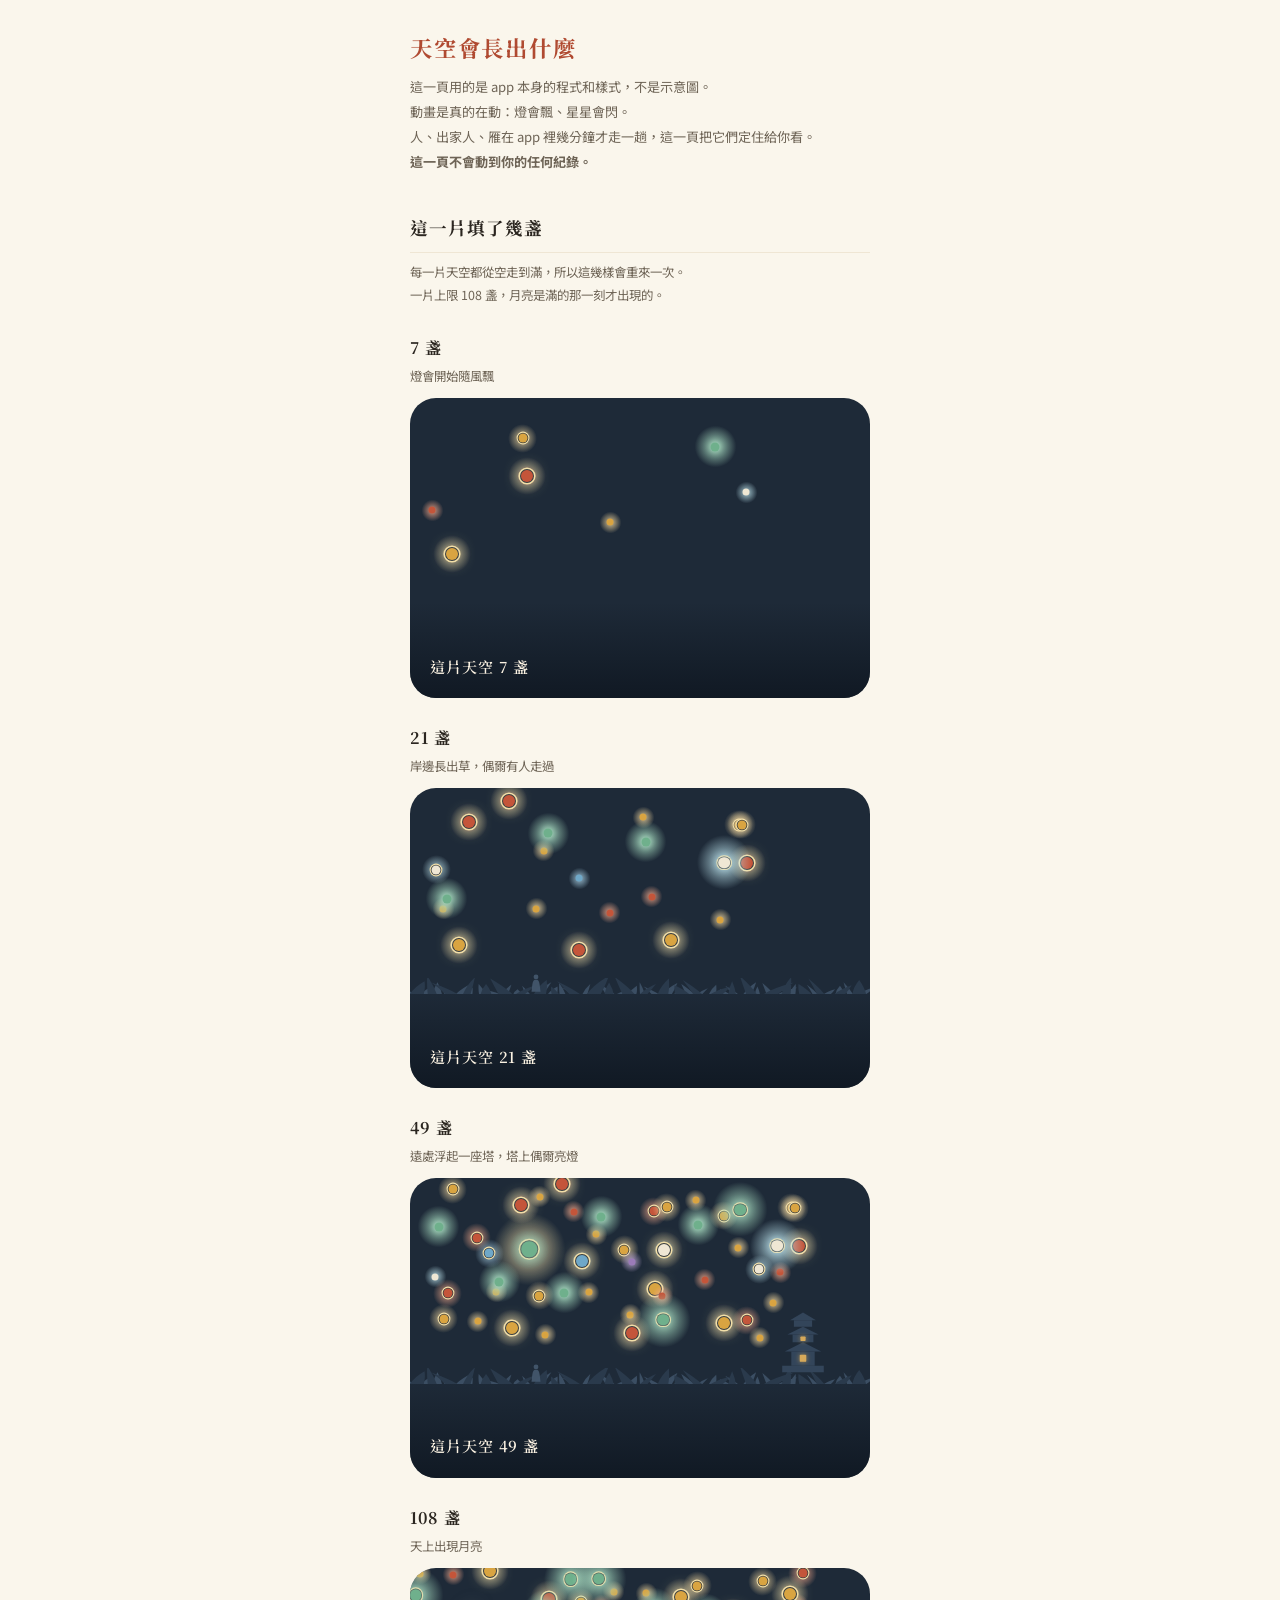
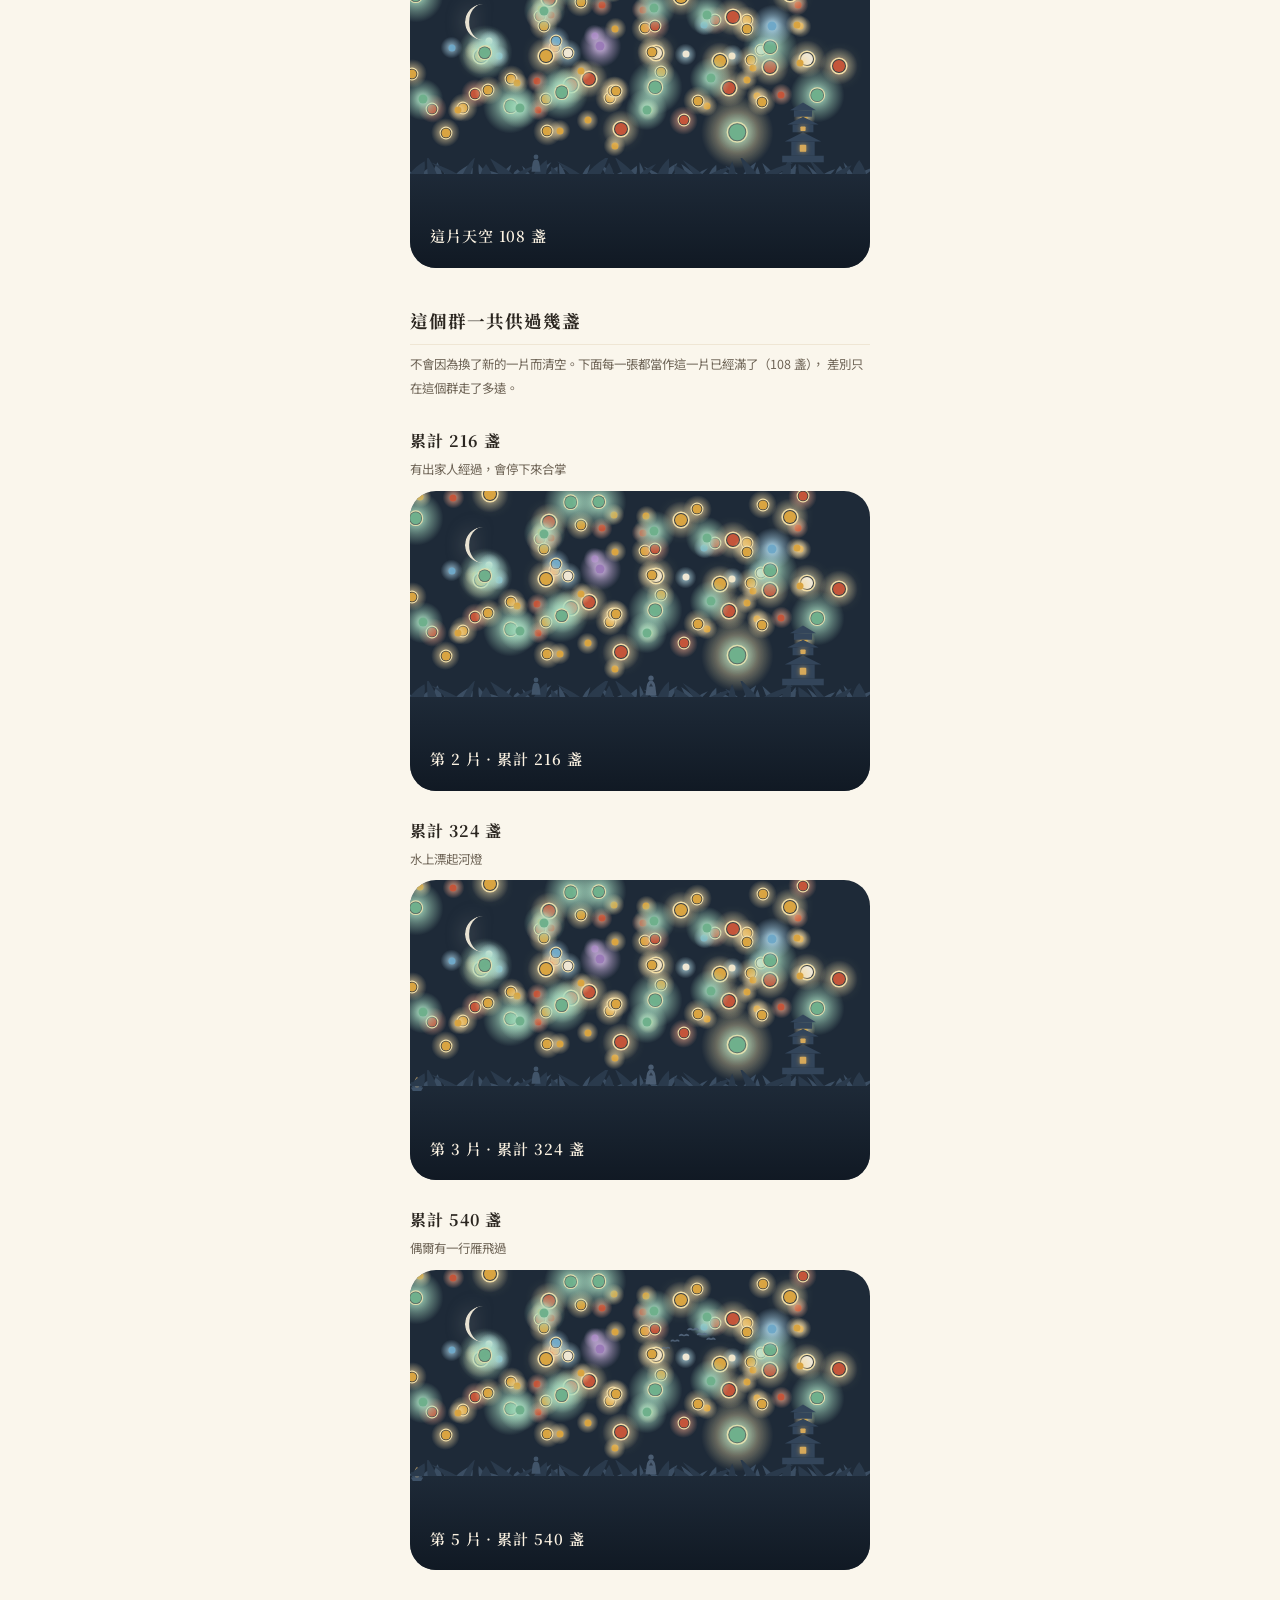
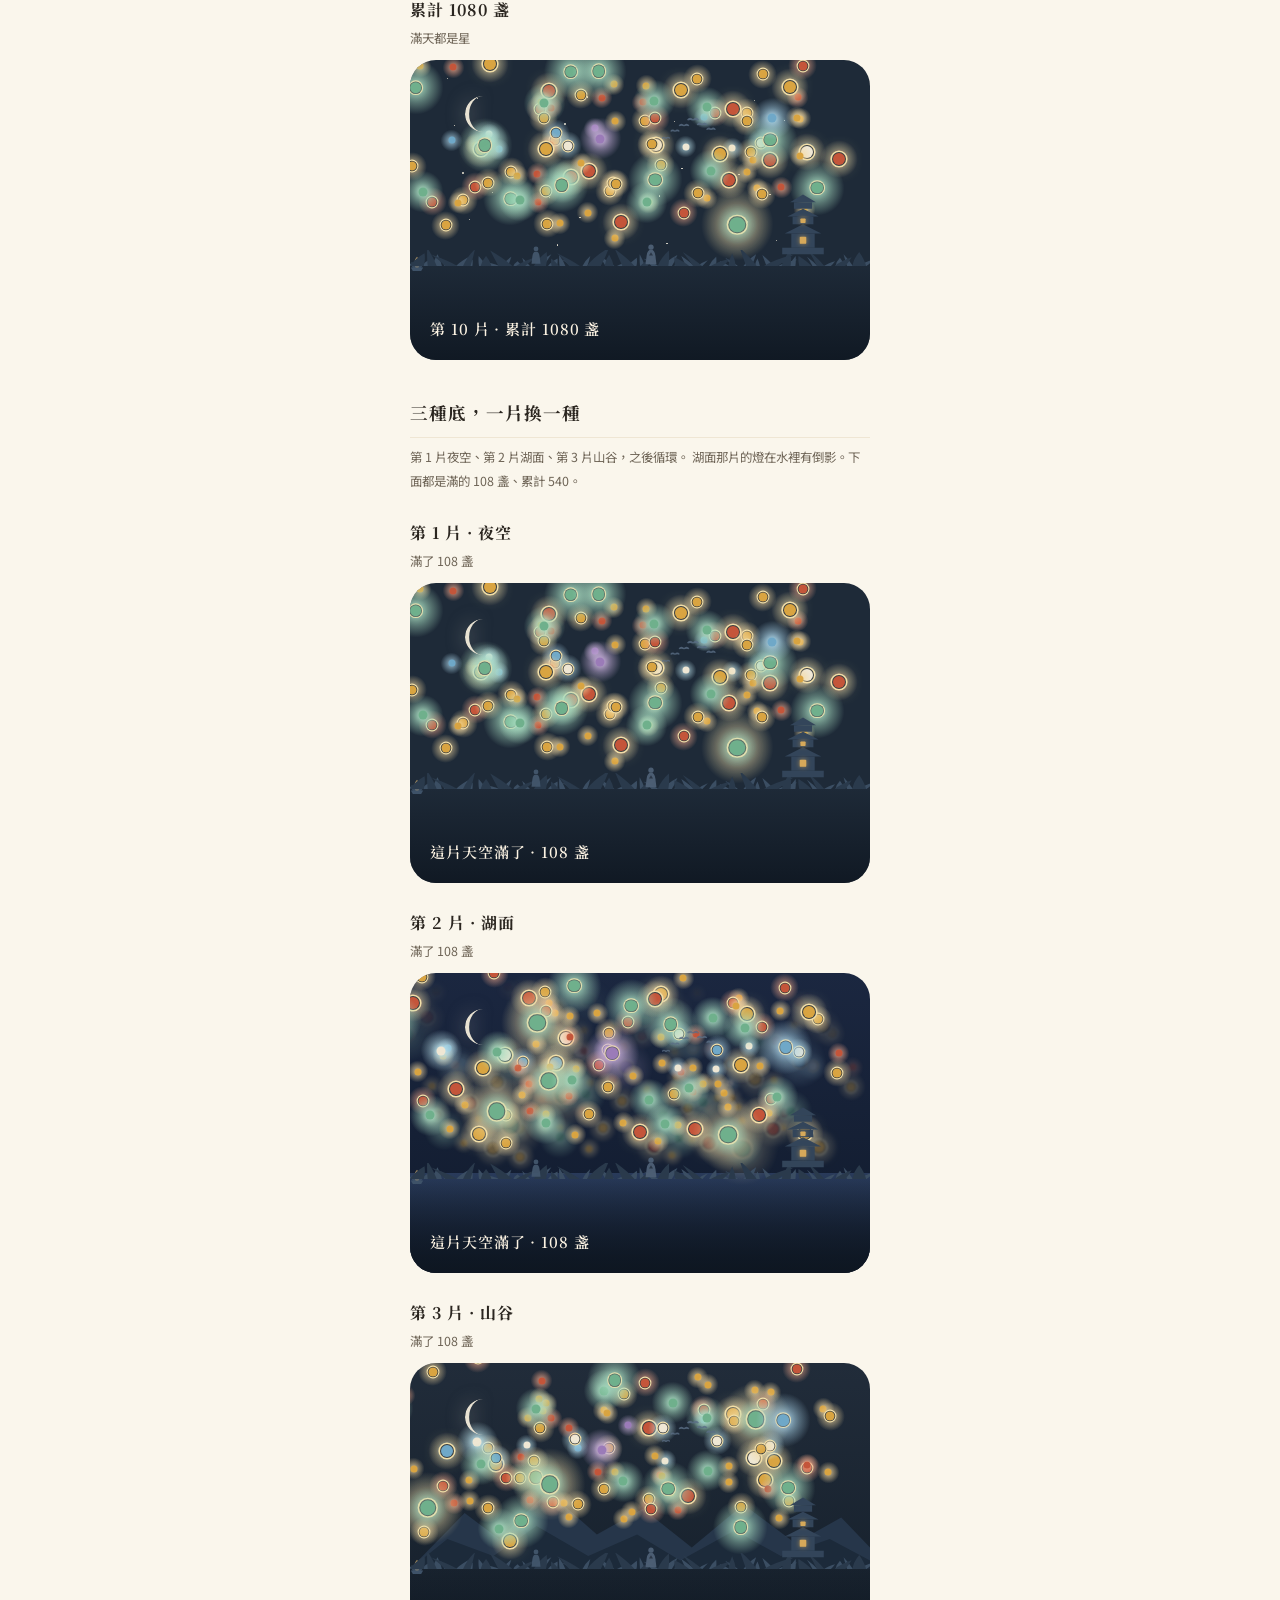
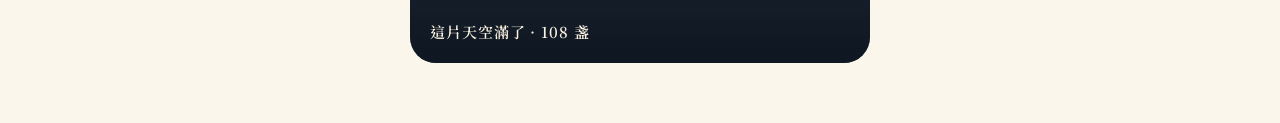
==== commit 7ba34021: "天空的景分兩層長，一片換一種底 發現一件事：一片天空上限就是 108 盞，而景吃的是「這一片填了幾盞」， 所以 365 的滿天星在群組裡永遠不會出現，49 之後也沒東西可長—— 難怪大家覺得天空長到一" ====
--- a/demo-sky.html
+++ b/demo-sky.html
@@ -3,7 +3,7 @@
 <head>
   <meta charset="UTF-8">
   <meta name="viewport" content="width=device-width, initial-scale=1.0, viewport-fit=cover">
-  <title>燈燈悅心 — 五個里程碑的夜空</title>
+  <title>燈燈悅心 — 天空會長出什麼</title>
   <link rel="stylesheet" href="https://fonts.googleapis.com/css2?family=Noto+Sans+TC:wght@400;500;700&family=Noto+Serif+TC:wght@600;700&display=swap">
   <link rel="stylesheet" href="styles/tokens.css">
   <link rel="stylesheet" href="styles/app.css">
@@ -13,43 +13,50 @@
     .wrap { max-width: 460px; margin: 0 auto; }
     h1 { font-family: var(--serif); font-size: 1.4rem; color: var(--cinnabar-d); letter-spacing: .08em; }
     .lede { margin-top: 8px; font-size: .82rem; color: var(--muted); line-height: 1.9; }
-    .stage { margin-top: 30px; }
-    .stage h2 { font-family: var(--serif); font-size: 1.05rem; letter-spacing: .06em; }
+    h2.part {
+      margin-top: 38px; font-family: var(--serif); font-size: 1.1rem;
+      letter-spacing: .06em; color: var(--ink);
+      padding-bottom: 8px; border-bottom: 1px solid var(--line);
+    }
+    .part-note { margin-top: 8px; font-size: .78rem; color: var(--muted); line-height: 1.9; }
+    .stage { margin-top: 26px; }
+    .stage h3 { font-family: var(--serif); font-size: 1rem; letter-spacing: .06em; }
     .stage .what { margin-top: 4px; margin-bottom: 10px; font-size: .78rem; color: var(--muted); }
     .sea { min-height: 300px; }
+    /* 預覽頁把「偶爾才出現」的東西定住。
+       人、出家人、雁在 app 裡幾分鐘才走一趟，不定住的話這一頁多數時候
+       看起來就是什麼都沒有。 */
+    .freeze .sky-walker { animation: none; left: 26%; opacity: .92; }
+    .freeze .sky-monk   { animation: none; right: 46%; opacity: .95; }
+    .freeze .sky-monk svg { animation: none; }
+    .freeze .sky-geese  { animation: none; left: 54%; opacity: .8; }
+    .freeze .tower-lamp { animation: none; opacity: .9; }
   </style>
 </head>
 <body>
 <div class="wrap">
-  <h1>五個里程碑的夜空</h1>
+  <h1>天空會長出什麼</h1>
   <p class="lede">
     這一頁用的是 app 本身的程式和樣式，不是示意圖。<br>
     動畫是真的在動：燈會飄、星星會閃。<br>
+    人、出家人、雁在 app 裡幾分鐘才走一趟，這一頁把它們定住給你看。<br>
     <b>這一頁不會動到你的任何紀錄。</b>
   </p>
-  <div id="stages"></div>
+  <div id="out"></div>
 </div>
 
 <script type="module">
 import { makeLamp } from './src/lamp.js';
-import { scenery, stageClasses, scatter, startWind } from './src/views/sea.js';
-
-const STAGES = [
-  { n: 7,   what: '起風，燈開始飄' },
-  { n: 21,  what: '岸邊長出草，偶爾有人走過' },
-  { n: 49,  what: '遠處浮起一座塔，塔上偶爾亮燈' },
-  { n: 108, what: '天上出現月亮' },
-  { n: 365, what: '滿天都是星' },
-];
+import { sceneryHTML, stageClasses, SKY_STAGES, LIFE_STAGES, SCENES } from './src/sky.js';
+import { layoutOf, paint, reflect, startWind } from './src/views/sea.js';
 
 /** 造一批假的燈，只存在記憶體裡。 */
-function fakeLamps(n) {
+function fakeLamps(n, salt = 'demo') {
   const out = [];
   for (let i = n; i >= 1; i--) {
     const d = new Date();
     d.setDate(d.getDate() - i);
     const date = d.toISOString().slice(0, 10);
-    const streak = n - i + 1;
     const day = {
       date,
       deeds: 1,
@@ -58,33 +65,73 @@
       notes: 0,
       pages: i % 3 === 0 ? 6 + (i * 3) % 18 : 0,
       total: 1 + (i % 2 === 0 ? 1 : 0) + (i % 3 === 0 ? 1 : 0),
-      joys: 0,
+      joys: i % 5 === 0 ? 4 : 0,
       kinds: 1 + (i % 2 === 0 ? 1 : 0) + (i % 3 === 0 ? 1 : 0),
     };
-    out.push({ key: date, lamp: makeLamp(day, { streak, seedSalt: 'demo' }) });
+    out.push({
+      key: `${salt}-${date}`,
+      lamp: makeLamp(day, { streak: n - i + 1, seedSalt: `${salt}${i % 9}` }),
+      joys: day.joys,
+    });
   }
   return out;
 }
 
-document.getElementById('stages').innerHTML = STAGES.map(({ n, what }) => {
-  const lamps = fakeLamps(n);
+/** 一片天空。filled 管這一片，reached 管這個群一共供過幾盞。 */
+function sky({ filled, reached = filled, skyNo = 1, foot = '' }) {
+  const lamps = fakeLamps(Math.min(filled, 108), `s${skyNo}`);
+  const spots = layoutOf(lamps, { avoidMoon: filled >= 108 });
+  const isLake = SCENES[(skyNo - 1) % SCENES.length].key === 'lake';
   return `
-    <section class="stage">
-      <h2>${n} 盞</h2>
-      <div class="what">${what}</div>
-      <div class="sea ${stageClasses(n)}">
-        ${scenery(n)}
-        ${scatter(lamps, { avoidMoon: n >= 108 })}
-        <div class="sea-foot">
-          <div class="grow">
-            <div class="t">今晚亮著 ${n} 盞</div>
-            <div class="s">${what}</div>
-          </div>
-        </div>
-      </div>
-    </section>
+    <div class="sea freeze ${stageClasses({ filled, reached, skyNo })}">
+      ${sceneryHTML({ filled, reached, skyNo })}
+      ${isLake ? `<div class="sky-reflect" aria-hidden="true">${reflect(spots)}</div>` : ''}
+      ${paint(spots)}
+      ${foot ? `<div class="sea-foot"><div class="grow"><div class="t">${foot}</div></div></div>` : ''}
+    </div>
   `;
-}).join('');
+}
+
+const parts = [];
+
+parts.push(`<h2 class="part">這一片填了幾盞</h2>
+  <p class="part-note">每一片天空都從空走到滿，所以這幾樣會重來一次。<br>
+  一片上限 108 盞，月亮是滿的那一刻才出現的。</p>`);
+
+for (const m of SKY_STAGES) {
+  parts.push(`<section class="stage">
+    <h3>${m.at} 盞</h3>
+    <div class="what">${m.label}</div>
+    ${sky({ filled: m.at, foot: `這片天空 ${m.at} 盞` })}
+  </section>`);
+}
+
+parts.push(`<h2 class="part">這個群一共供過幾盞</h2>
+  <p class="part-note">不會因為換了新的一片而清空。下面每一張都當作這一片已經滿了（108 盞），
+  差別只在這個群走了多遠。</p>`);
+
+for (const m of LIFE_STAGES) {
+  parts.push(`<section class="stage">
+    <h3>累計 ${m.at} 盞</h3>
+    <div class="what">${m.label}</div>
+    ${sky({ filled: 108, reached: m.at, foot: `第 ${Math.ceil(m.at / 108)} 片 · 累計 ${m.at} 盞` })}
+  </section>`);
+}
+
+parts.push(`<h2 class="part">三種底，一片換一種</h2>
+  <p class="part-note">第 1 片夜空、第 2 片湖面、第 3 片山谷，之後循環。
+  湖面那片的燈在水裡有倒影。下面都是滿的 108 盞、累計 540。</p>`);
+
+SCENES.forEach((sc, i) => {
+  parts.push(`<section class="stage">
+    <h3>第 ${i + 1} 片 · ${sc.name}</h3>
+    <div class="what">滿了 108 盞</div>
+    ${sky({ filled: 108, reached: 540, skyNo: i + 1, foot: `這片天空滿了 · 108 盞` })}
+  </section>`);
+});
+
+const out = document.getElementById('out');
+out.innerHTML = parts.join('');
 
 // 風向會轉，所有天空一起轉
 startWind();
--- a/styles/app.css
+++ b/styles/app.css
@@ -317,9 +317,11 @@
 }
 
 .sky-pagoda {
-  /* 底座比草線高一點點，讀起來才像在更遠的地方 */
+  /* 底座比草線高一點點，讀起來才像在更遠的地方。
+     z-index 要比人影高：人從塔「後面」經過才自然，
+     不然走到塔的位置會看起來像站在塔裡面。 */
   position: absolute; right: 9%; bottom: 100px;
-  width: 46px; height: 58px; z-index: 1;
+  width: 52px; height: 74px; z-index: 3;
   fill: #33455A;
 }
 
@@ -345,7 +347,112 @@
   50% { opacity: .85; }
 }
 
-/* ── 我的／大家的 ── */
+/* ══════════════════ 場景 ══════════════════
+ *
+ * 底是第幾片天空決定的（三種循環），真實的時辰再疊一層上去。
+ * 冬天飄雪、清晨天色轉淡——月相本來就跟外面同步，這是同一件事往下接。 */
+
+.sea.sc-lake   { background: linear-gradient(180deg, #1B2740 0%, #101A2C 100%); }
+.sea.sc-valley { background: linear-gradient(180deg, #212C3A 0%, #141E29 100%); }
+.sea.tod-dawn  { background: linear-gradient(180deg, #2B3A4E 0%, #3C4A55 100%); }
+.sea.tod-dusk  { background: linear-gradient(180deg, #2A2C3C 0%, #3B3040 100%); }
+
+/* 水面。地平線在 bottom:94px，水從那裡往下。 */
+.sky-water {
+  position: absolute; left: 0; right: 0; bottom: 0; height: 100px; z-index: 0;
+  background: linear-gradient(180deg, rgba(42, 60, 92, .95) 0%, rgba(14, 24, 40, .98) 100%);
+}
+
+/* 倒影。
+   不是照鏡子——真的照鏡子，天上那盞的倒影會落到畫面外。
+   壓成 .45 倍，全部收在水面那一塊裡，再往深處淡掉。 */
+.sky-reflect {
+  position: absolute; inset: 0; z-index: 0; pointer-events: none;
+  opacity: .4; filter: blur(1.1px);
+  transform-origin: 50% calc(100% - 100px);
+  animation: ripple 9s ease-in-out infinite;
+  /* 遮罩是在翻轉前的座標算的，所以「深處」是這裡的上緣 */
+  -webkit-mask-image: linear-gradient(to bottom, transparent 0%, #000 48%);
+          mask-image: linear-gradient(to bottom, transparent 0%, #000 48%);
+}
+@keyframes ripple {
+  0%, 100% { transform: scaleY(-.45) translateX(0); }
+  50%      { transform: scaleY(-.45) translateX(3px); }
+}
+
+/* 遠山。山谷那一景的底。 */
+.sky-range {
+  position: absolute; left: 0; right: 0; bottom: 94px;
+  width: 100%; height: 86px; z-index: 0;
+}
+.range-far  { fill: #26364A; }
+.range-near { fill: #1C2A3A; }
+
+/* 出家人。比路人少見得多（六分半一趟），走到中間會停下來合掌——
+   停的那幾秒才是重點，一路走過去就只是另一個路人。 */
+.sky-monk {
+  position: absolute; bottom: 94px; z-index: 2;
+  width: 14px; height: 22px;
+  animation: monk-walk 390s linear infinite;
+  pointer-events: none;
+}
+.sky-monk svg {
+  display: block; width: 100%; height: 100%; fill: #4E6076;
+  transform-origin: 50% 100%;
+  animation: monk-bow 390s linear infinite;
+}
+@keyframes monk-walk {
+  0%, 88%      { right: -8%;  opacity: 0; }
+  88.6%        { right: -8%;  opacity: .95; }
+  94%, 96.4%   { right: 46%;  opacity: .95; }
+  99.6%        { right: 104%; opacity: .95; }
+  100%         { right: 104%; opacity: 0; }
+}
+@keyframes monk-bow {
+  0%, 94.2%      { transform: none; }
+  94.9%, 95.7%   { transform: translateY(1.5px) scaleY(.92); }
+  96.4%, 100%    { transform: none; }
+}
+
+/* 河燈。飄的方向跟風一致，不然畫面會打架。 */
+.sky-river {
+  position: absolute; bottom: 88px; z-index: 1;
+  width: 14px; height: 11px; pointer-events: none;
+}
+.sky-river svg { display: block; width: 100%; height: 100%; fill: #3E5268; }
+.sky-river.r0 { animation: adrift 120s linear infinite; }
+.sky-river.r1 { animation: adrift 150s linear -40s infinite; bottom: 91px; opacity: .8; }
+.sky-river.r2 { animation: adrift 186s linear -95s infinite; bottom: 93px; opacity: .62; }
+@keyframes adrift { from { left: -6%; } to { left: 104%; } }
+
+/* 一行雁。五分鐘才一趟，飛過去就沒了。 */
+.sky-geese {
+  position: absolute; top: 17%; z-index: 1;
+  width: 62px; height: 32px; opacity: 0;
+  animation: geese-fly 300s linear infinite;
+  pointer-events: none;
+}
+.sky-geese svg { display: block; width: 100%; height: 100%; fill: none; stroke: #5A6E85; stroke-width: 1.3; stroke-linecap: round; }
+@keyframes geese-fly {
+  0%, 90%  { left: -18%; opacity: 0; }
+  90.6%    { opacity: .8; }
+  99.4%    { left: 110%; opacity: .8; }
+  100%     { left: 110%; opacity: 0; }
+}
+
+/* 雪。冬天才有，而且不能多——雪一多就看不到燈了。 */
+.sky-snow {
+  position: absolute; top: -8px; border-radius: 50%;
+  background: #DCE6F0; pointer-events: none;
+  animation-name: snow-fall; animation-timing-function: linear; animation-iteration-count: infinite;
+}
+@keyframes snow-fall {
+  0%   { transform: translate(0, 0); opacity: 0; }
+  12%  { opacity: .55; }
+  88%  { opacity: .5; }
+  100% { transform: translate(20px, 370px); opacity: 0; }
+}
+
 .seg {
   display: flex; gap: 4px; padding: 4px;
   background: var(--paper-2); border-radius: var(--r-m);
@@ -357,6 +464,8 @@
   transition: background .2s ease, color .2s ease;
 }
 .seg button.on { background: var(--card); color: var(--cinnabar-d); box-shadow: 0 1px 4px rgba(120, 95, 60, .1); }
+
+/* ── 我的／大家的 ── */
 
 /* ── 一片一片往回翻 ── */
 .sky-nav { display: flex; align-items: center; gap: 10px; }
@@ -409,8 +518,29 @@
 .tag.info { color: var(--azurite-d); background: var(--azurite-bg); }
 
 /* ── 一盞燈的小卡 ──
-   重點是善行，燈只是註腳，所以留白收緊、字級拉近內文。 */
+   日期是標題，燈是那一天的樣子，善行一則一張白卡。
+   燈的規格（形制／焰色／燈身色）不在這裡講，那是開獎那頁的事。 */
 .sheet.compact { padding: 18px var(--gutter) calc(18px + env(safe-area-inset-bottom, 10px)); }
+
+.card-lamp {
+  width: 168px; height: 168px; margin: 0 auto;
+  border-radius: 50%;
+  background: radial-gradient(circle at 50% 46%, #FBEBC8 0%, var(--paper) 68%);
+  display: flex; align-items: center; justify-content: center;
+}
+.card-date {
+  font-family: var(--serif); font-size: 1.3rem; font-weight: 700;
+  letter-spacing: .06em; color: var(--ink);
+}
+
+/* 善行一則一張。白卡浮在宣紙上，內容才跳得出來。 */
+.deed {
+  background: var(--card);
+  border-radius: var(--r-l);
+  padding: 15px 17px;
+  box-shadow: var(--shadow);
+}
+.deed + .deed { margin-top: 9px; }
 
 .card-x {
   width: 34px; height: 34px; min-height: 34px;
@@ -435,11 +565,6 @@
   display: flex; flex-direction: column; gap: 8px;
 }
 
-.card-foot {
-  margin-top: 16px; padding-top: 12px;
-  border-top: 1px solid var(--line);
-  display: flex; align-items: center; gap: 8px;
-}
 
 /* ── 語錄卡 ── */
 .quote { font-family: var(--serif); font-size: 1.12rem; font-weight: 600; line-height: 1.9; letter-spacing: .05em; }
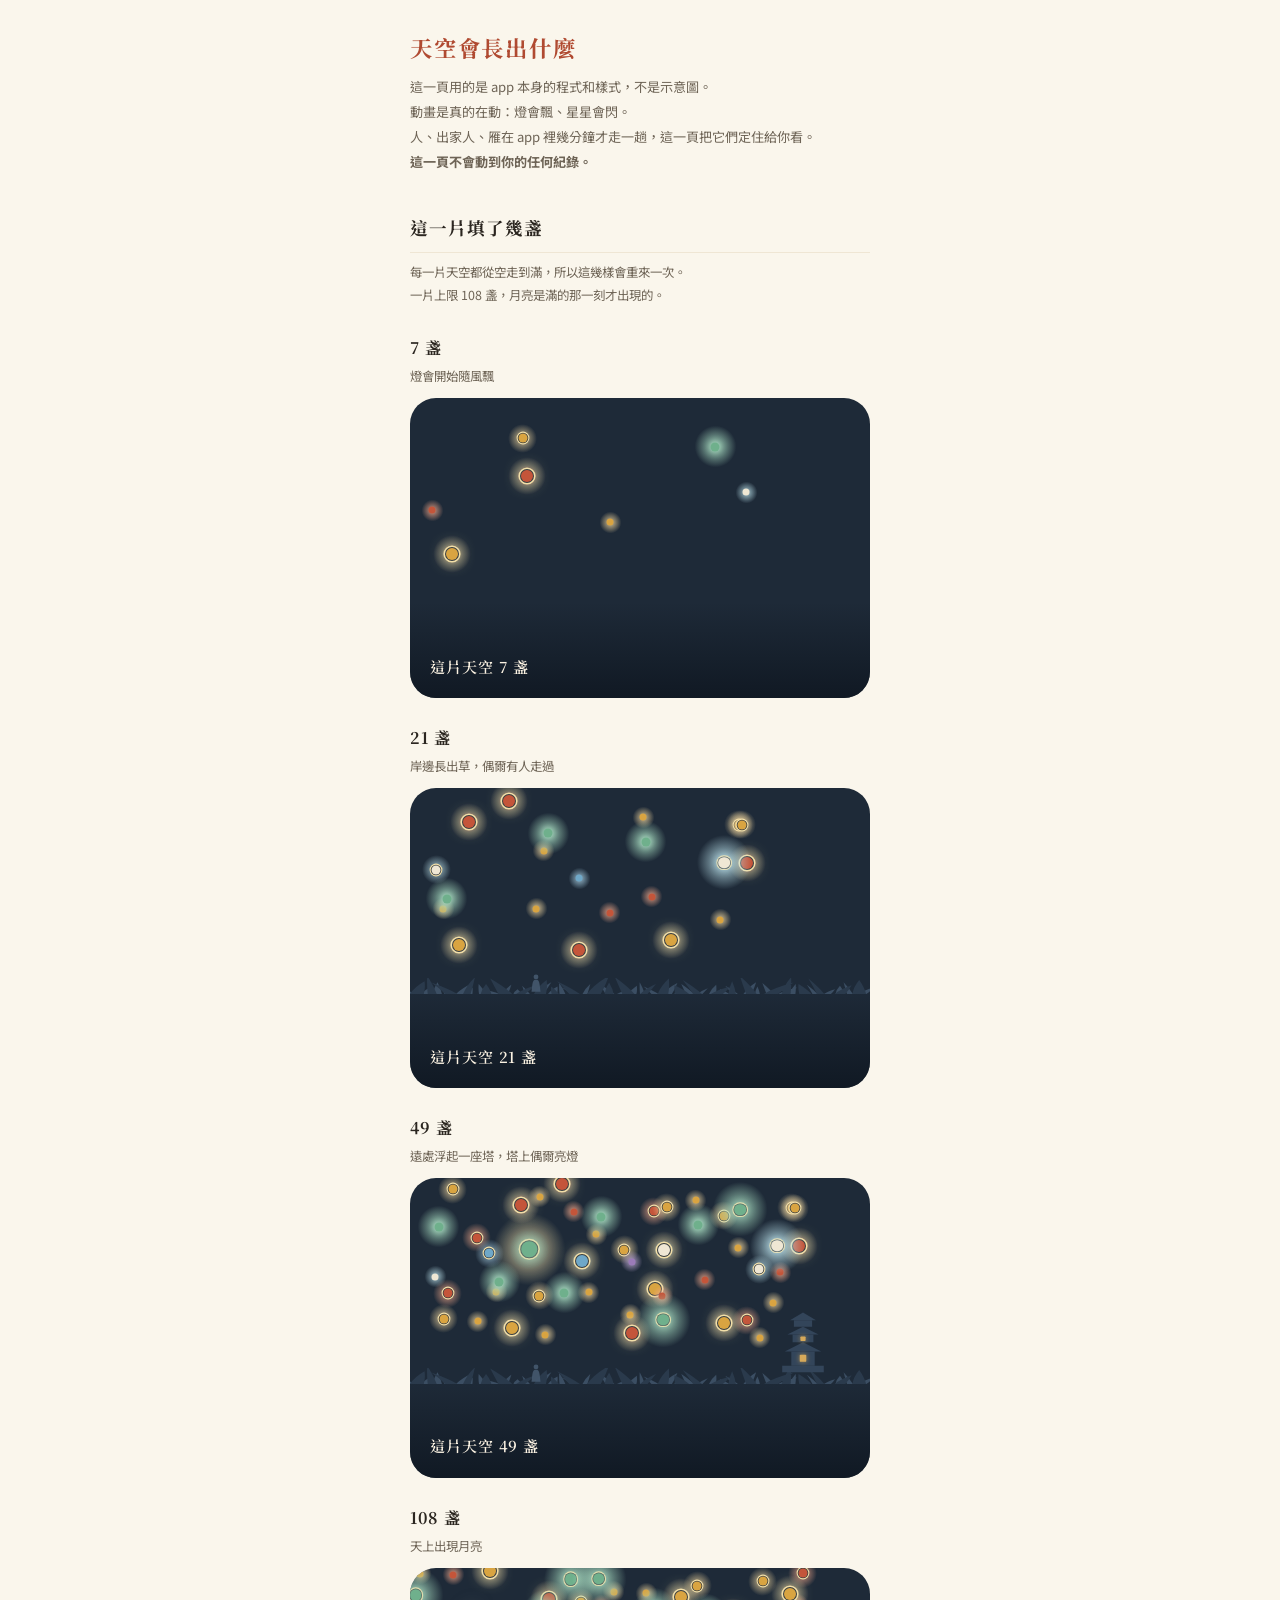
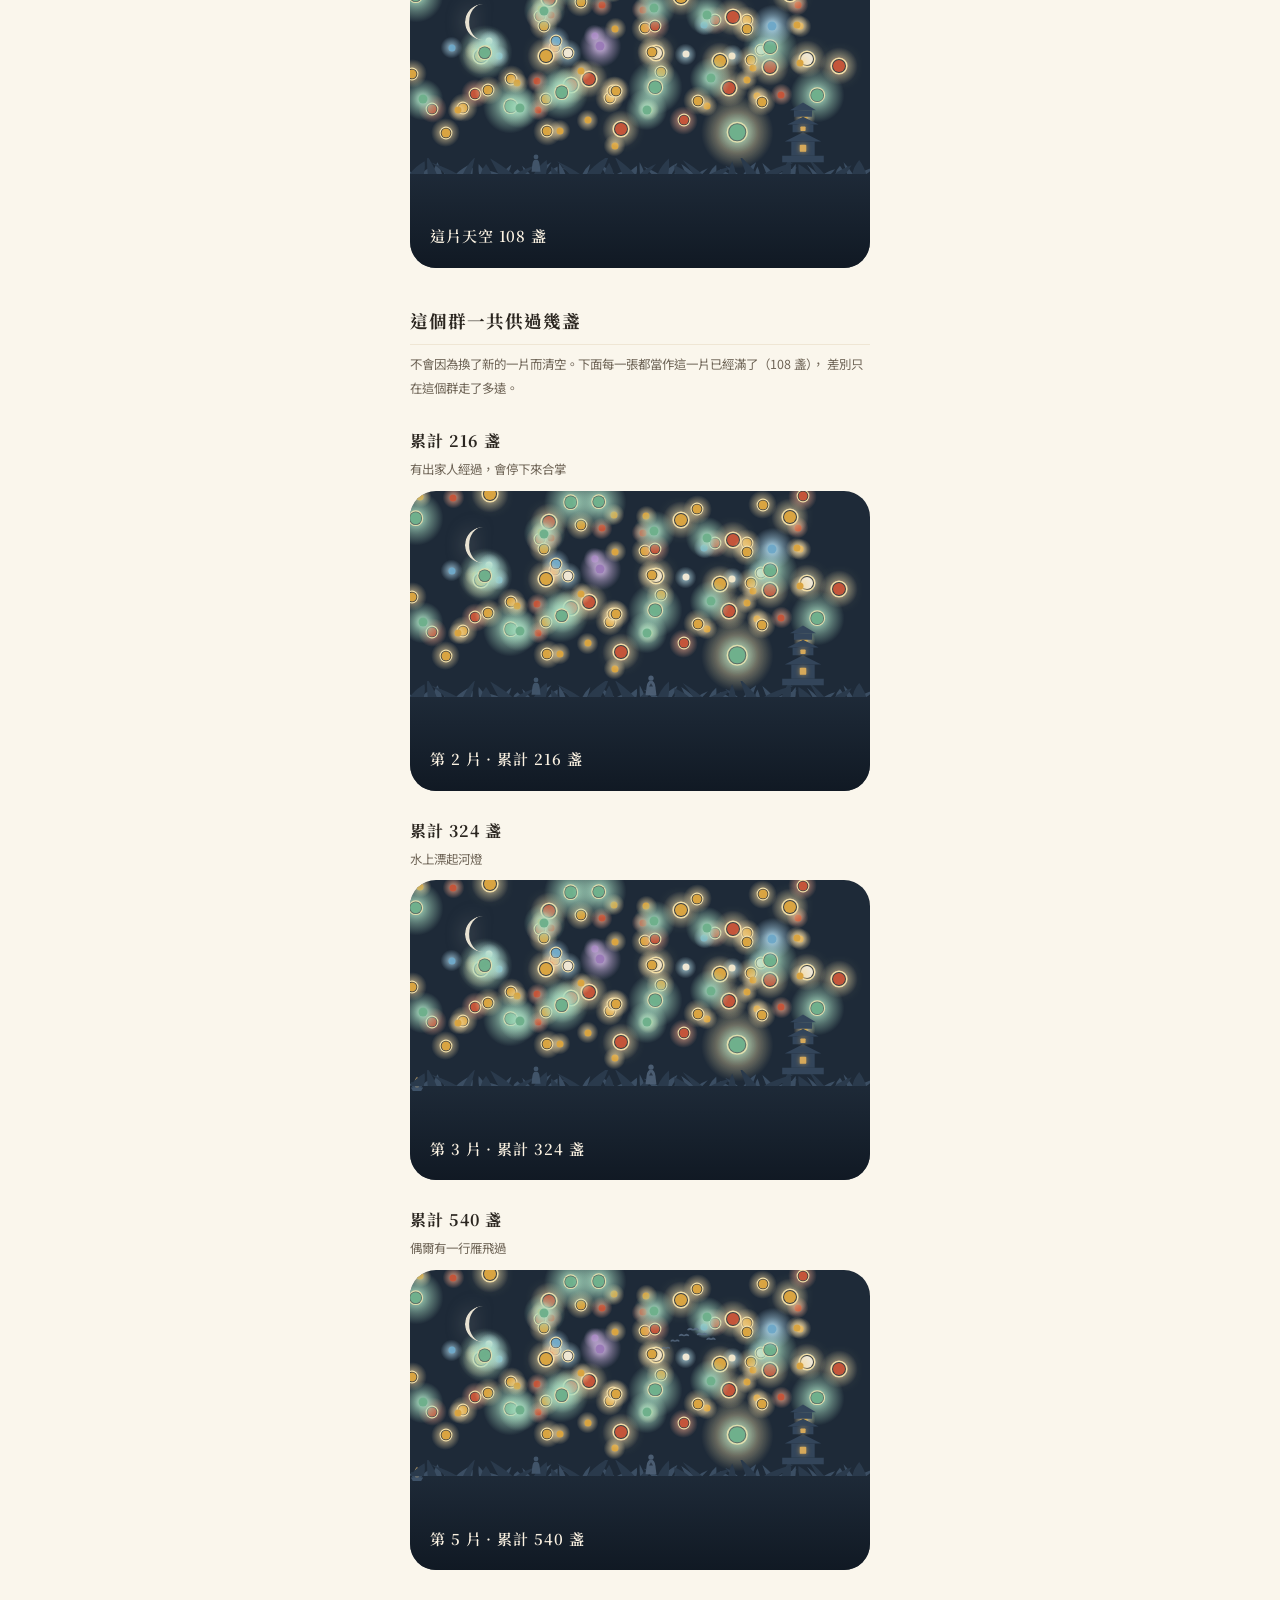
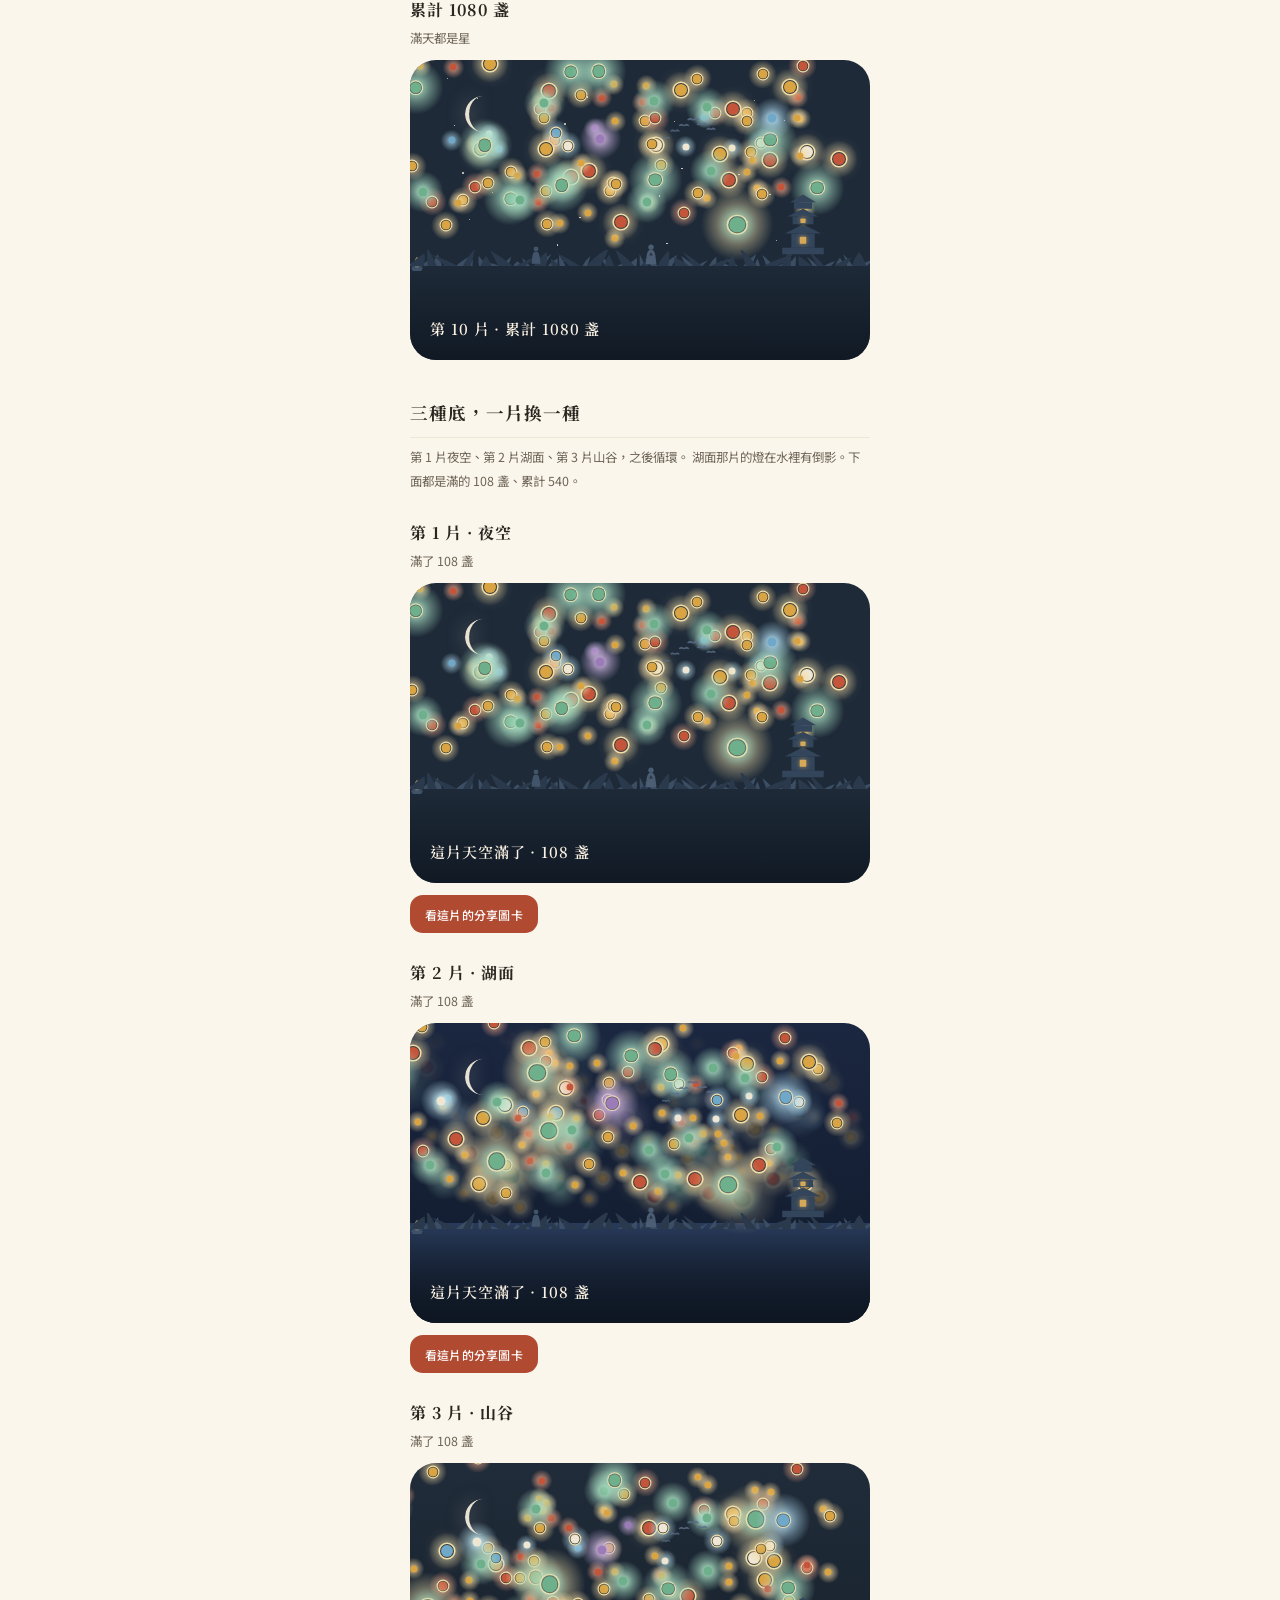
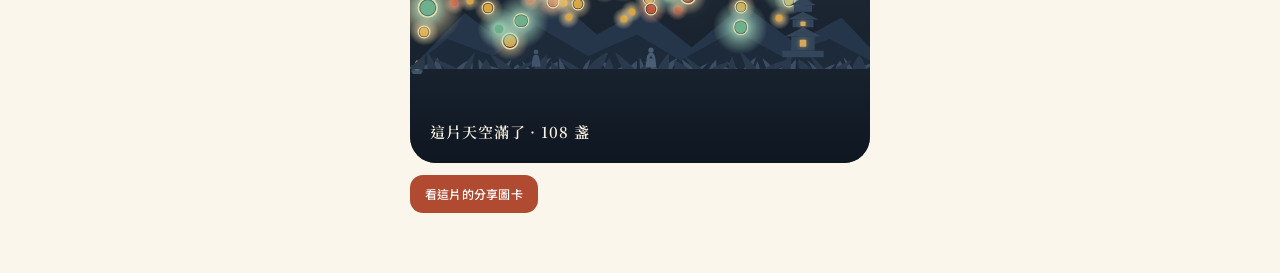
==== commit e8d9ce1b: "一片天空可以分享出去了 滿了那一刻最值得分享，但沒滿也能分享——「我們走到 62 盞了」 本來就是一句話。  圖卡跟畫面上那一片用同一組座標、同一份景（都在 sky.js）， 所以傳出去的就是大家看到" ====
--- a/demo-sky.html
+++ b/demo-sky.html
@@ -31,6 +31,8 @@
     .freeze .sky-monk svg { animation: none; }
     .freeze .sky-geese  { animation: none; left: 54%; opacity: .8; }
     .freeze .tower-lamp { animation: none; opacity: .9; }
+    .cardshot { margin-top: 12px; }
+    .cardshot img { width: 100%; border-radius: var(--r-l); box-shadow: var(--shadow); display: block; }
   </style>
 </head>
 <body>
@@ -49,6 +51,7 @@
 import { makeLamp } from './src/lamp.js';
 import { sceneryHTML, stageClasses, SKY_STAGES, LIFE_STAGES, SCENES } from './src/sky.js';
 import { layoutOf, paint, reflect, startWind } from './src/views/sea.js';
+import { makeSkyCard } from './src/share.js';
 
 /** 造一批假的燈，只存在記憶體裡。 */
 function fakeLamps(n, salt = 'demo') {
@@ -127,12 +130,36 @@
     <h3>第 ${i + 1} 片 · ${sc.name}</h3>
     <div class="what">滿了 108 盞</div>
     ${sky({ filled: 108, reached: 540, skyNo: i + 1, foot: `這片天空滿了 · 108 盞` })}
+    <div class="cardshot"><button class="btn sm" data-card="${i + 1}">看這片的分享圖卡</button></div>
   </section>`);
 });
 
 const out = document.getElementById('out');
 out.innerHTML = parts.join('');
 
+out.querySelectorAll('[data-card]').forEach((b) => {
+  b.addEventListener('click', async () => {
+    const skyNo = Number(b.dataset.card);
+    b.disabled = true;
+    b.textContent = '正在畫…';
+    const lamps = fakeLamps(108, `s${skyNo}`);
+    const blob = await makeSkyCard({
+      info: {
+        skyNo, size: 108, filled: 108, isFull: true, totalSkies: 3,
+        authors: 17, entries: 214, pages: 860,
+        fromDay: '2026-09-01', toDay: '2026-09-15',
+      },
+      spots: layoutOf(lamps, { avoidMoon: true }),
+      reached: 540,
+      groupName: '週三共學',
+    });
+    const img = new Image();
+    img.src = URL.createObjectURL(blob);
+    b.parentElement.appendChild(img);
+    b.remove();
+  });
+});
+
 // 風向會轉，所有天空一起轉
 startWind();
 </script>
